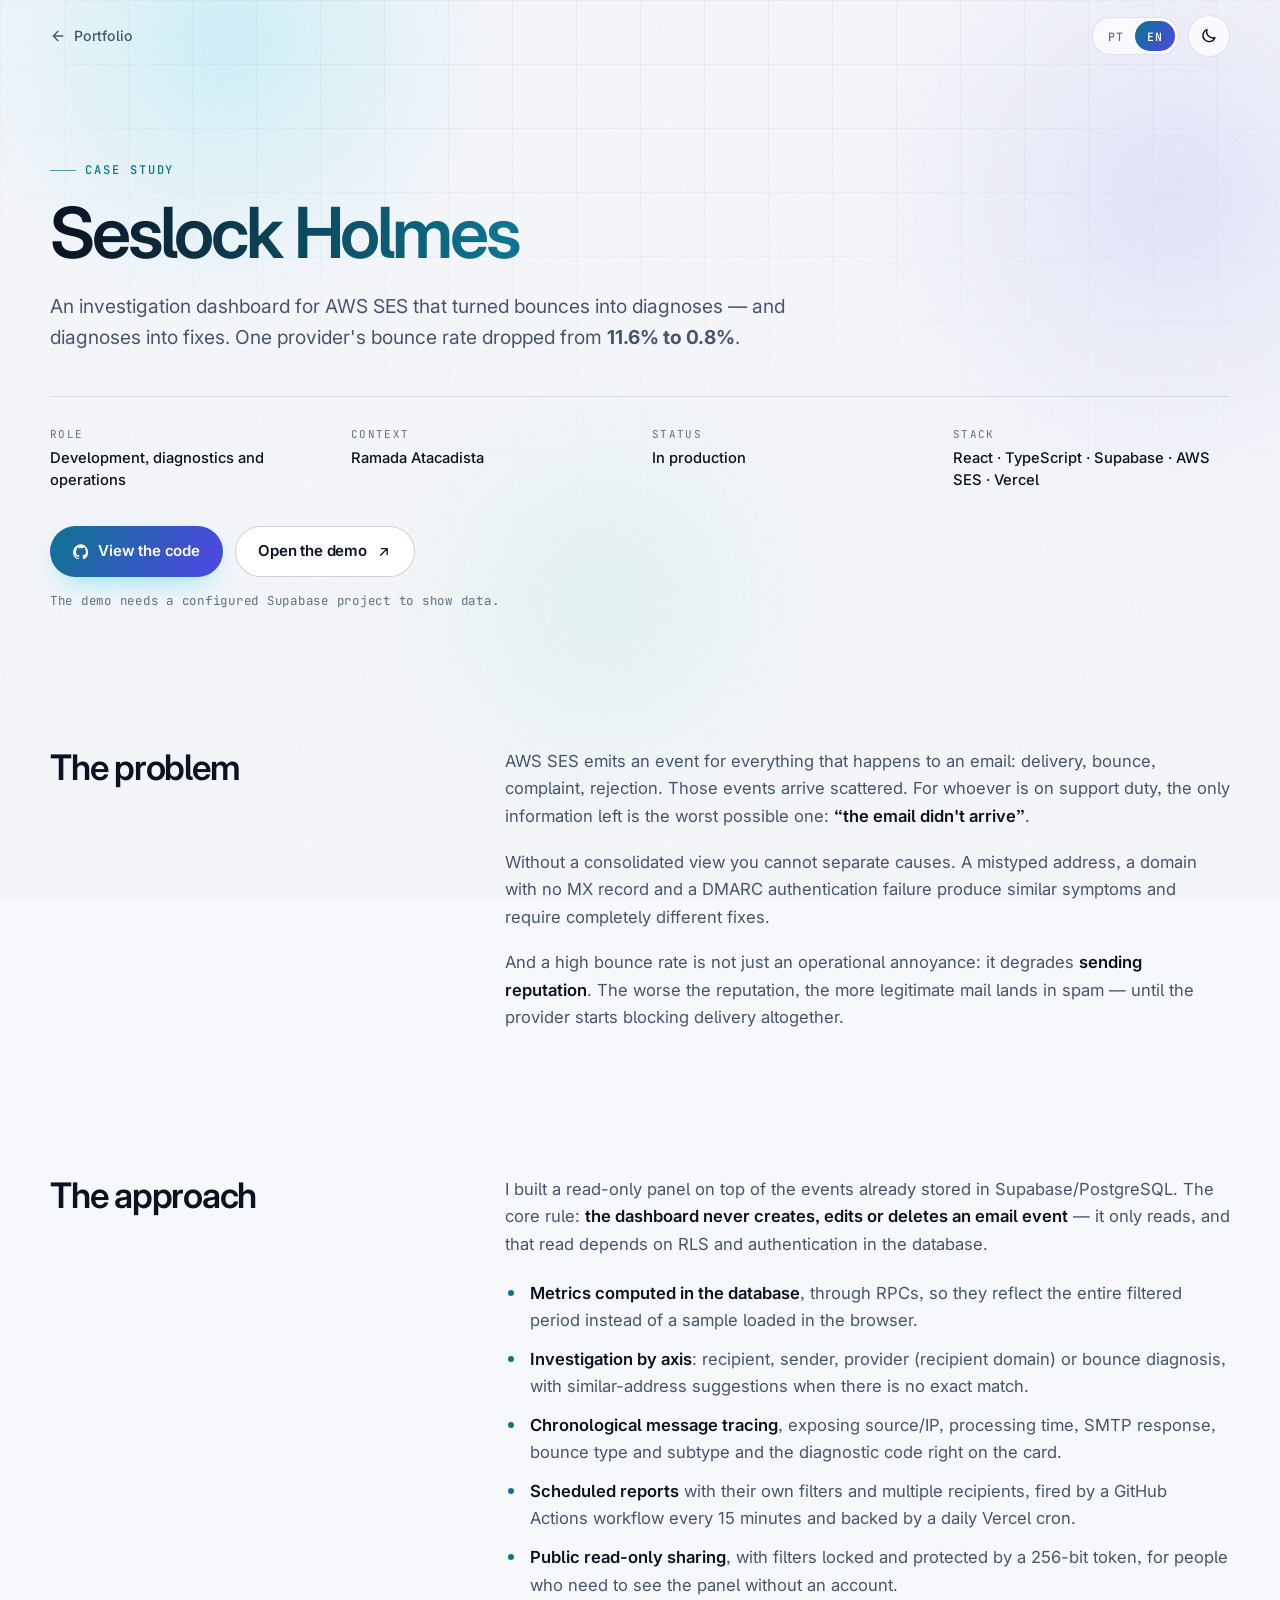
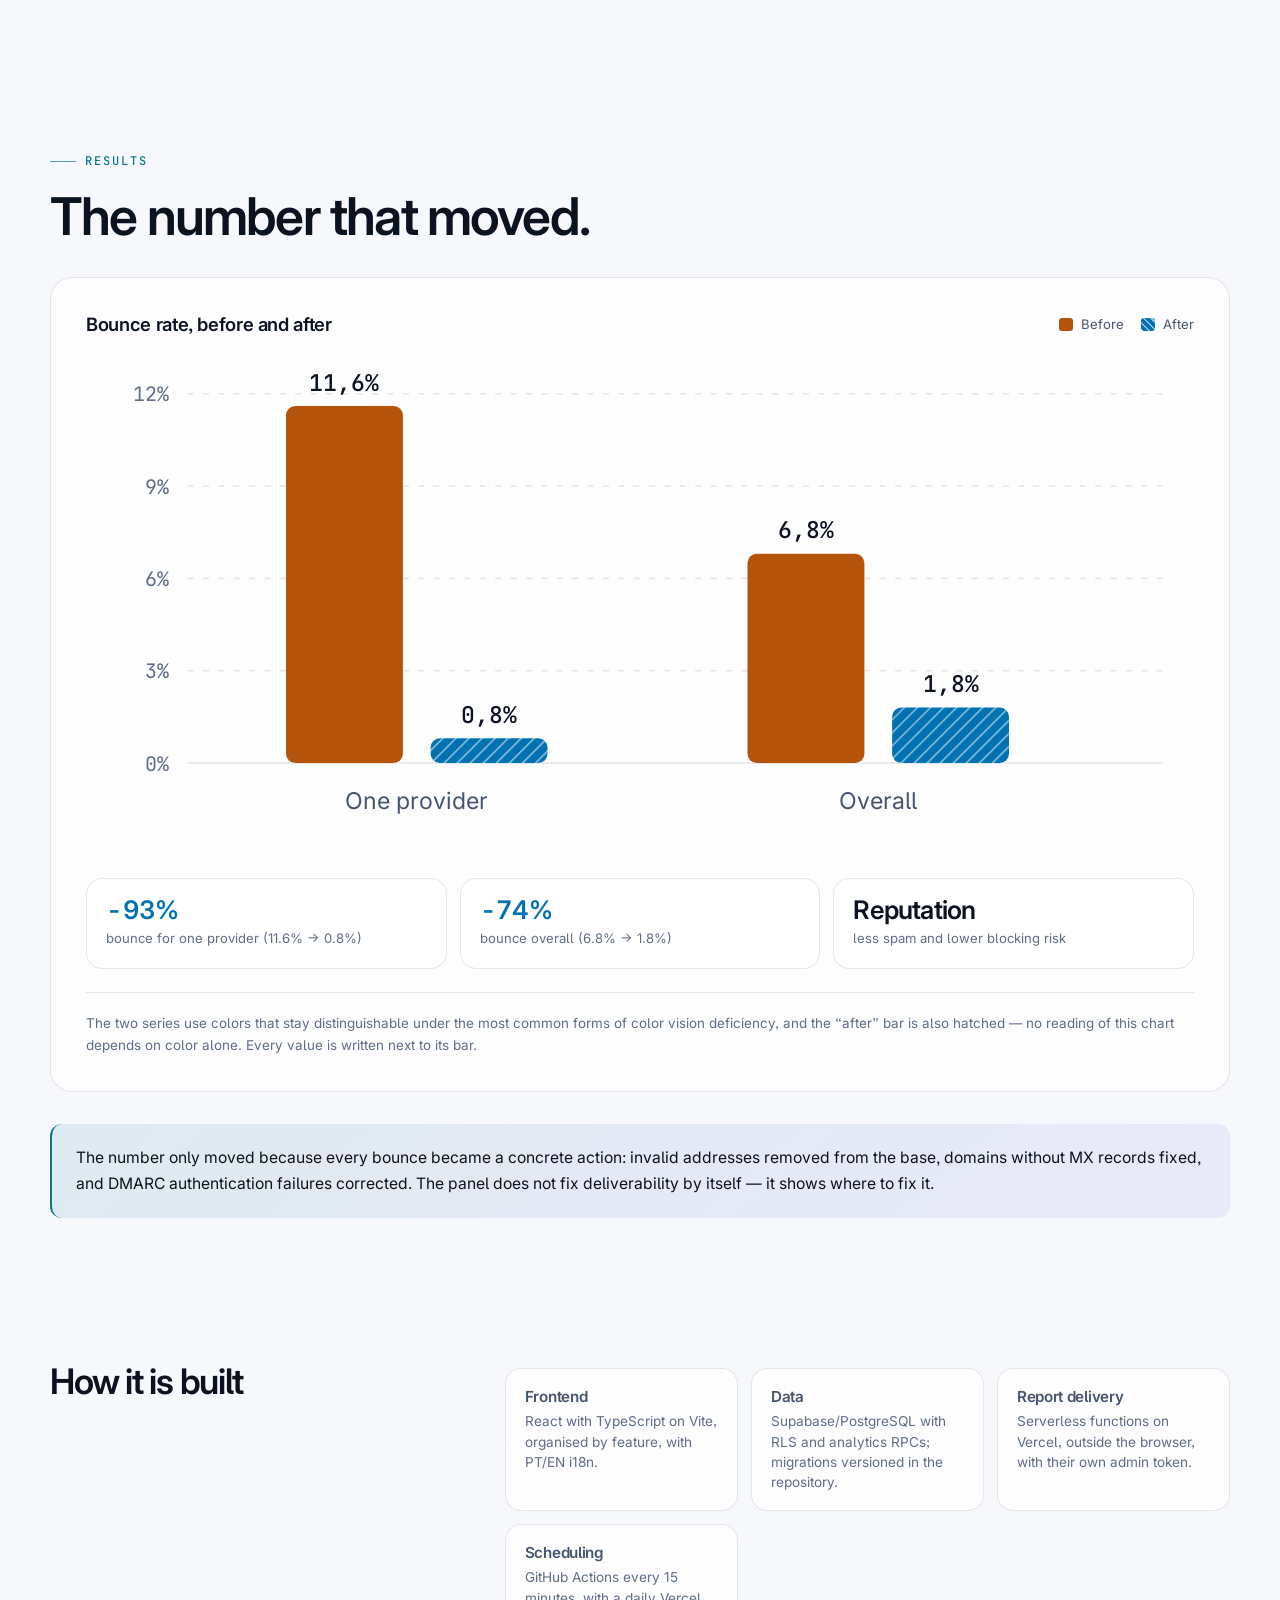
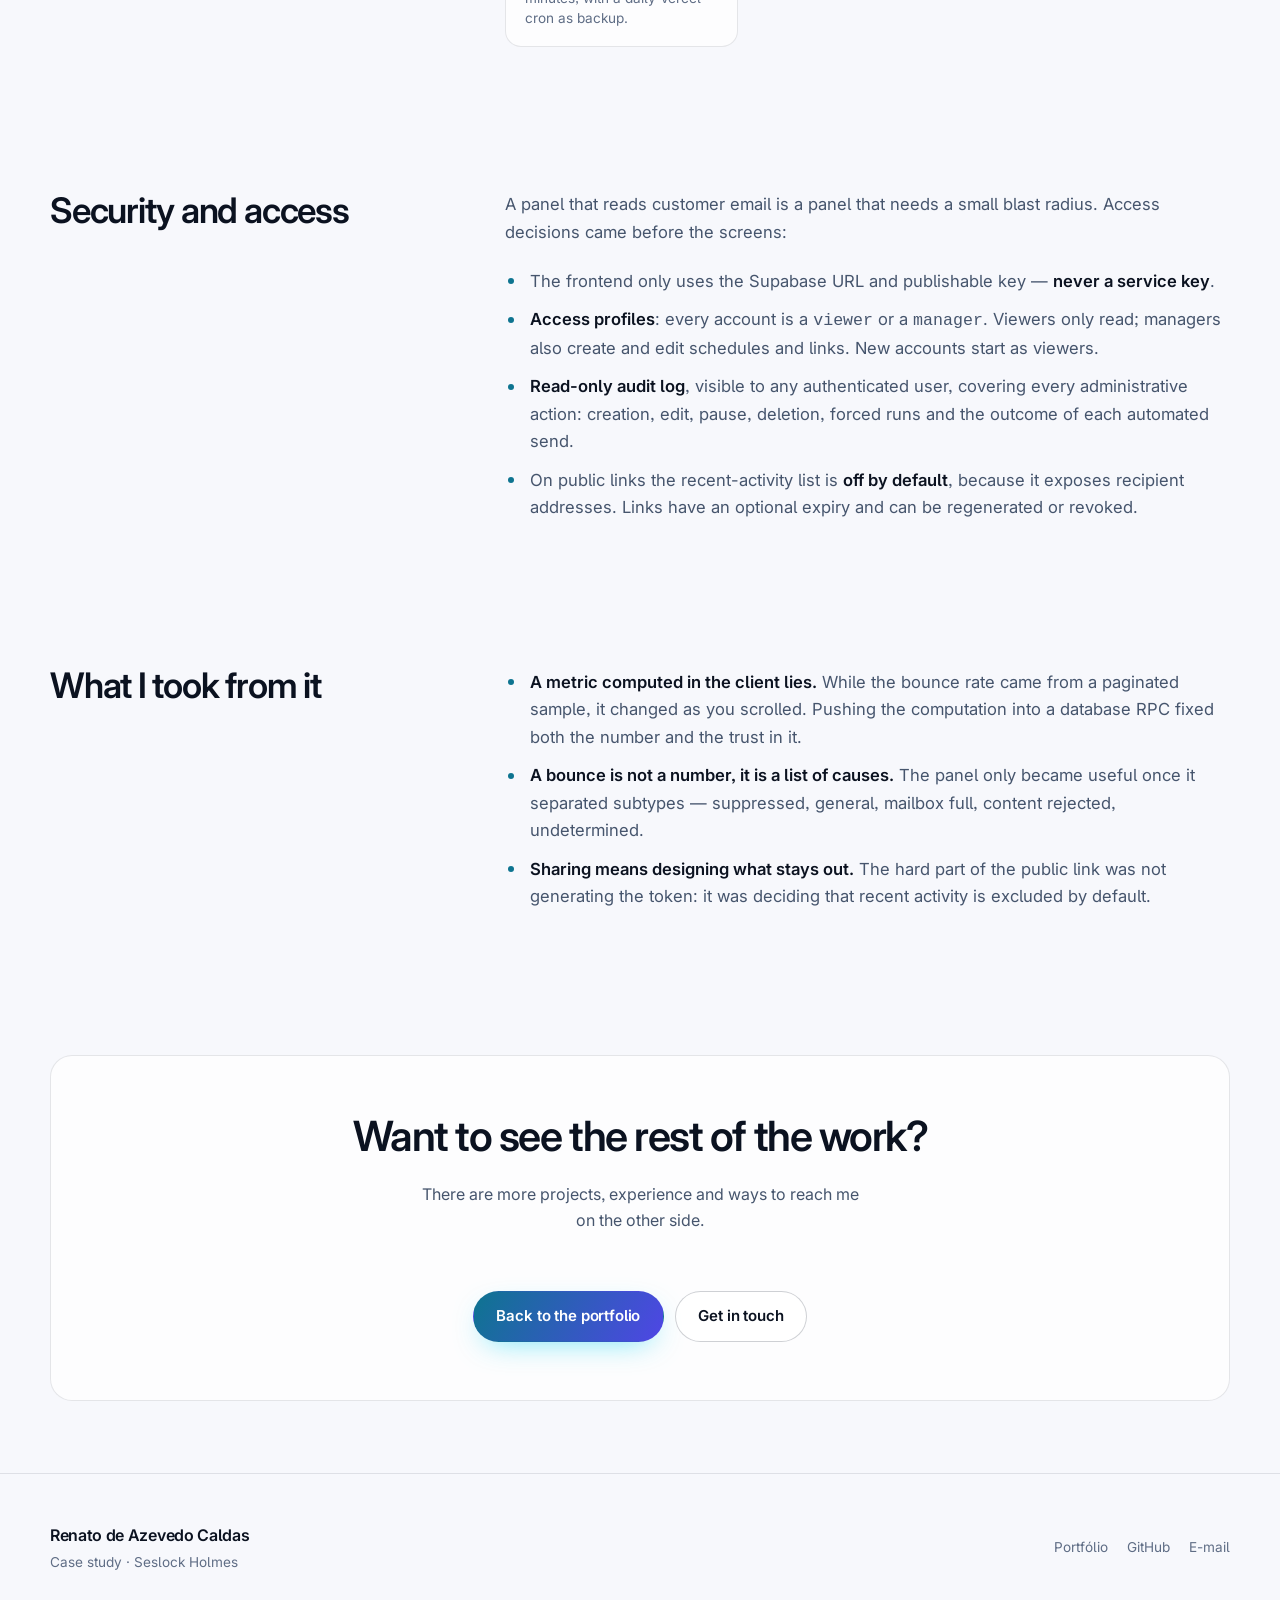
==== seslock-holmes/index.html @ c4450f89 "feat(case-study): adiciona o estudo de caso do Seslock Holmes Cria /seslock-holmes/ com problema, ab" ====
<!doctype html>
<html lang="pt-BR" data-theme="dark" data-locale="pt">
  <head>
    <meta charset="utf-8" />
    <meta name="viewport" content="width=device-width, initial-scale=1, viewport-fit=cover" />
    <title>Seslock Holmes — Estudo de caso | Renato de Azevedo Caldas</title>
    <meta
      name="description"
      content="Estudo de caso do Seslock Holmes: dashboard de investigação de e-mails do AWS SES que reduziu a taxa de bounce de 11,6% para 0,8% em um provedor."
    />
    <meta name="theme-color" content="#05070d" />
    <link rel="canonical" href="https://rencaldas.github.io/seslock-holmes/" />

    <meta property="og:type" content="article" />
    <meta property="og:url" content="https://rencaldas.github.io/seslock-holmes/" />
    <meta property="og:title" content="Seslock Holmes — Estudo de caso" />
    <meta
      property="og:description"
      content="Como um dashboard de diagnóstico do AWS SES derrubou a taxa de bounce de 11,6% para 0,8%."
    />
    <meta property="og:image" content="https://rencaldas.github.io/assets/img/og-cover.png" />
    <meta name="twitter:card" content="summary_large_image" />

    <script>
      (() => {
        const root = document.documentElement;
        root.classList.add("js");
        try {
          const savedTheme = localStorage.getItem("rencaldas-theme");
          root.dataset.theme =
            savedTheme || (window.matchMedia("(prefers-color-scheme: light)").matches ? "light" : "dark");
          const savedLocale = localStorage.getItem("rencaldas-locale");
          const browserLocale = (navigator.language || "pt").toLowerCase().startsWith("pt") ? "pt" : "en";
          root.dataset.locale = savedLocale === "en" || savedLocale === "pt" ? savedLocale : browserLocale;
          root.lang = root.dataset.locale === "en" ? "en" : "pt-BR";
        } catch {
          root.dataset.theme = "dark";
          root.dataset.locale = "pt";
        }
      })();
    </script>

    <link rel="icon" href="../assets/img/favicon.ico" sizes="any" />
    <link rel="preconnect" href="https://fonts.googleapis.com" />
    <link rel="preconnect" href="https://fonts.gstatic.com" crossorigin />
    <link
      href="https://fonts.googleapis.com/css2?family=Inter:wght@400;500;600;700&family=JetBrains+Mono:wght@400;500&display=swap"
      rel="stylesheet"
    />
    <link rel="stylesheet" href="../assets/css/styles.css" />
    <link rel="stylesheet" href="../assets/css/case-study.css" />
  </head>

  <body>
    <a class="skip-link" href="#main" data-lang="pt">Ir para o conteúdo</a>
    <a class="skip-link" href="#main" data-lang="en">Skip to content</a>

    <div class="backdrop" aria-hidden="true">
      <div class="backdrop-aurora">
        <span class="blob blob-a"></span>
        <span class="blob blob-b"></span>
        <span class="blob blob-c"></span>
      </div>
      <div class="backdrop-grid"></div>
      <div class="backdrop-noise"></div>
    </div>

    <svg width="0" height="0" style="position: absolute" aria-hidden="true" focusable="false">
      <defs>
        <symbol id="i-arrow-left" viewBox="0 0 24 24" fill="none" stroke="currentColor" stroke-width="2" stroke-linecap="round" stroke-linejoin="round">
          <path d="M19 12H5M12 19l-7-7 7-7" />
        </symbol>
        <symbol id="i-arrow-ur" viewBox="0 0 24 24" fill="none" stroke="currentColor" stroke-width="2" stroke-linecap="round" stroke-linejoin="round">
          <path d="M7 17 17 7M8 7h9v9" />
        </symbol>
        <symbol id="i-github" viewBox="0 0 24 24" fill="currentColor">
          <path d="M12 .5a12 12 0 0 0-3.8 23.4c.6.1.8-.3.8-.6v-2c-3.3.7-4-1.6-4-1.6-.6-1.4-1.4-1.8-1.4-1.8-1.1-.8.1-.7.1-.7 1.2.1 1.9 1.2 1.9 1.2 1.1 1.9 2.9 1.4 3.6 1 .1-.8.4-1.4.8-1.7-2.7-.3-5.5-1.3-5.5-5.9 0-1.3.5-2.4 1.2-3.2-.1-.3-.5-1.5.1-3.2 0 0 1-.3 3.3 1.2a11.5 11.5 0 0 1 6 0C17.4 4.7 18.4 5 18.4 5c.6 1.7.2 2.9.1 3.2.8.8 1.2 1.9 1.2 3.2 0 4.6-2.8 5.6-5.5 5.9.4.4.8 1.1.8 2.2v3.3c0 .3.2.7.8.6A12 12 0 0 0 12 .5Z" />
        </symbol>
        <symbol id="i-sun" viewBox="0 0 24 24" fill="none" stroke="currentColor" stroke-width="1.9" stroke-linecap="round">
          <circle cx="12" cy="12" r="4" />
          <path d="M12 2v2m0 16v2M2 12h2m16 0h2M4.9 4.9l1.4 1.4m11.4 11.4 1.4 1.4M19.1 4.9l-1.4 1.4M6.3 17.7l-1.4 1.4" />
        </symbol>
        <symbol id="i-moon" viewBox="0 0 24 24" fill="none" stroke="currentColor" stroke-width="1.9" stroke-linecap="round" stroke-linejoin="round">
          <path d="M20.5 14.4A8.5 8.5 0 0 1 9.6 3.5a8.5 8.5 0 1 0 10.9 10.9Z" />
        </symbol>
      </defs>
    </svg>

    <header class="header is-stuck" data-header>
      <div class="header-inner">
        <a class="back-link" href="../">
          <svg aria-hidden="true"><use href="#i-arrow-left" /></svg>
          <span data-lang="pt">Portfólio</span>
          <span data-lang="en">Portfolio</span>
        </a>

        <div class="header-actions">
          <div class="lang-switch" role="group" aria-label="Idioma / Language">
            <button type="button" data-set-locale="pt" aria-pressed="true">PT</button>
            <button type="button" data-set-locale="en" aria-pressed="false">EN</button>
          </div>
          <button class="icon-btn theme-toggle" type="button" data-theme-toggle aria-label="Alternar tema">
            <svg class="icon-sun" aria-hidden="true"><use href="#i-sun" /></svg>
            <svg class="icon-moon" aria-hidden="true"><use href="#i-moon" /></svg>
          </button>
        </div>
      </div>
      <div class="scroll-progress" data-progress></div>
    </header>

    <main id="main">
      <!-- Hero -->
      <section class="case-hero">
        <div class="shell">
          <p class="eyebrow" data-reveal>
            <span data-lang="pt">Estudo de caso</span>
            <span data-lang="en">Case study</span>
          </p>

          <h1 class="case-title gradient-flow" data-reveal style="--delay: 60ms">Seslock Holmes</h1>

          <p class="case-sub" data-reveal style="--delay: 120ms">
            <span data-lang="pt">
              Um dashboard de investigação para o AWS SES que transformou bounce em diagnóstico — e diagnóstico em
              correção. A taxa de bounce de um provedor caiu de <strong>11,6% para 0,8%</strong>.
            </span>
            <span data-lang="en">
              An investigation dashboard for AWS SES that turned bounces into diagnoses — and diagnoses into fixes. One
              provider's bounce rate dropped from <strong>11.6% to 0.8%</strong>.
            </span>
          </p>

          <dl class="case-meta" data-reveal style="--delay: 180ms">
            <div>
              <dt data-lang="pt">Papel</dt>
              <dt data-lang="en">Role</dt>
              <dd data-lang="pt">Desenvolvimento, diagnóstico e operação</dd>
              <dd data-lang="en">Development, diagnostics and operations</dd>
            </div>
            <div>
              <dt data-lang="pt">Contexto</dt>
              <dt data-lang="en">Context</dt>
              <dd>Ramada Atacadista</dd>
            </div>
            <div>
              <dt data-lang="pt">Situação</dt>
              <dt data-lang="en">Status</dt>
              <dd data-lang="pt">Em produção</dd>
              <dd data-lang="en">In production</dd>
            </div>
            <div>
              <dt>Stack</dt>
              <dd>React · TypeScript · Supabase · AWS SES · Vercel</dd>
            </div>
          </dl>

          <div class="case-actions" data-reveal style="--delay: 240ms">
            <a
              class="btn btn-primary"
              href="https://github.com/rencaldas/seslock-holmes"
              target="_blank"
              rel="noreferrer"
            >
              <svg aria-hidden="true"><use href="#i-github" /></svg>
              <span data-lang="pt">Ver o código</span>
              <span data-lang="en">View the code</span>
            </a>
            <a class="btn btn-ghost" href="https://seslock-holmes.vercel.app/" target="_blank" rel="noreferrer">
              <span data-lang="pt">Abrir a demo</span>
              <span data-lang="en">Open the demo</span>
              <svg aria-hidden="true"><use href="#i-arrow-ur" /></svg>
            </a>
          </div>

          <p class="mono" data-reveal style="--delay: 300ms; margin-top: 0.9rem">
            <span data-lang="pt">A demo pede um projeto Supabase configurado para exibir dados.</span>
            <span data-lang="en">The demo needs a configured Supabase project to show data.</span>
          </p>
        </div>
      </section>

      <!-- Problema -->
      <section class="case-section">
        <div class="shell case-layout">
          <h2 data-reveal>
            <span data-lang="pt">O problema</span>
            <span data-lang="en">The problem</span>
          </h2>
          <div class="case-body" data-reveal style="--delay: 80ms">
            <div data-lang="pt">
              <p>
                O AWS SES emite um evento para cada coisa que acontece com um e-mail: entrega, bounce, reclamação,
                rejeição. Só que esses eventos chegam soltos. Para quem está no suporte, a informação que sobra é a pior
                possível: <strong>“o e-mail não chegou”</strong>.
              </p>
              <p>
                Sem uma leitura consolidada não dá para separar as causas. Endereço digitado errado, domínio sem
                registro MX e falha de autenticação DMARC produzem sintomas parecidos e exigem correções completamente
                diferentes.
              </p>
              <p>
                E bounce alto não é só incômodo operacional: ele degrada a <strong>reputação de envio</strong>. Quanto
                pior a reputação, mais mensagens legítimas caem em spam — até o provedor começar a bloquear o envio.
              </p>
            </div>
            <div data-lang="en">
              <p>
                AWS SES emits an event for everything that happens to an email: delivery, bounce, complaint, rejection.
                Those events arrive scattered. For whoever is on support duty, the only information left is the worst
                possible one: <strong>“the email didn't arrive”</strong>.
              </p>
              <p>
                Without a consolidated view you cannot separate causes. A mistyped address, a domain with no MX record
                and a DMARC authentication failure produce similar symptoms and require completely different fixes.
              </p>
              <p>
                And a high bounce rate is not just an operational annoyance: it degrades
                <strong>sending reputation</strong>. The worse the reputation, the more legitimate mail lands in spam —
                until the provider starts blocking delivery altogether.
              </p>
            </div>
          </div>
        </div>
      </section>

      <!-- Abordagem -->
      <section class="case-section">
        <div class="shell case-layout">
          <h2 data-reveal>
            <span data-lang="pt">A abordagem</span>
            <span data-lang="en">The approach</span>
          </h2>
          <div class="case-body" data-reveal style="--delay: 80ms">
            <div data-lang="pt">
              <p>
                Construí um painel somente-leitura sobre os eventos já armazenados em Supabase/PostgreSQL. A regra
                central: <strong>o dashboard nunca cria, edita ou remove evento de e-mail</strong> — ele só lê, e a
                leitura depende de RLS e autenticação no banco.
              </p>
              <ul>
                <li>
                  <strong>Indicadores calculados no banco</strong>, via RPC, para refletir o período inteiro filtrado em
                  vez de uma amostra carregada no navegador.
                </li>
                <li>
                  <strong>Investigação por eixo</strong>: destinatário, remetente, provedor (domínio do destinatário) ou
                  diagnóstico de bounce, com sugestões de e-mails semelhantes quando não há correspondência exata.
                </li>
                <li>
                  <strong>Rastreamento cronológico</strong> da mensagem, com origem/IP, tempo de processamento, resposta
                  SMTP, tipo e subtipo de bounce e diagnostic code direto no card.
                </li>
                <li>
                  <strong>Relatórios agendados</strong> com filtros próprios e múltiplos destinatários, disparados por um
                  workflow do GitHub Actions a cada 15 minutos e reforçados por um cron diário na Vercel.
                </li>
                <li>
                  <strong>Compartilhamento público somente-leitura</strong>, com os filtros travados e protegido por
                  token de 256 bits, para quem precisa ver o painel sem ter conta.
                </li>
              </ul>
            </div>
            <div data-lang="en">
              <p>
                I built a read-only panel on top of the events already stored in Supabase/PostgreSQL. The core rule:
                <strong>the dashboard never creates, edits or deletes an email event</strong> — it only reads, and that
                read depends on RLS and authentication in the database.
              </p>
              <ul>
                <li>
                  <strong>Metrics computed in the database</strong>, through RPCs, so they reflect the entire filtered
                  period instead of a sample loaded in the browser.
                </li>
                <li>
                  <strong>Investigation by axis</strong>: recipient, sender, provider (recipient domain) or bounce
                  diagnosis, with similar-address suggestions when there is no exact match.
                </li>
                <li>
                  <strong>Chronological message tracing</strong>, exposing source/IP, processing time, SMTP response,
                  bounce type and subtype and the diagnostic code right on the card.
                </li>
                <li>
                  <strong>Scheduled reports</strong> with their own filters and multiple recipients, fired by a GitHub
                  Actions workflow every 15 minutes and backed by a daily Vercel cron.
                </li>
                <li>
                  <strong>Public read-only sharing</strong>, with filters locked and protected by a 256-bit token, for
                  people who need to see the panel without an account.
                </li>
              </ul>
            </div>
          </div>
        </div>
      </section>

      <!-- Resultados -->
      <section class="case-section">
        <div class="shell">
          <div class="section-head" data-reveal style="margin-bottom: 2rem">
            <p class="eyebrow">
              <span data-lang="pt">Resultados</span>
              <span data-lang="en">Results</span>
            </p>
            <h2>
              <span data-lang="pt">O número que mudou.</span>
              <span data-lang="en">The number that moved.</span>
            </h2>
          </div>

          <div class="chart-card panel panel-lit" data-reveal>
            <div class="chart-head">
              <h3>
                <span data-lang="pt">Taxa de bounce, antes e depois</span>
                <span data-lang="en">Bounce rate, before and after</span>
              </h3>
              <div class="chart-legend">
                <span class="legend-item">
                  <span class="legend-swatch legend-before" aria-hidden="true"></span>
                  <span data-lang="pt">Antes</span>
                  <span data-lang="en">Before</span>
                </span>
                <span class="legend-item">
                  <span class="legend-swatch legend-after" aria-hidden="true"></span>
                  <span data-lang="pt">Depois</span>
                  <span data-lang="en">After</span>
                </span>
              </div>
            </div>

            <p class="sr-only" id="chart-a11y">
              <span data-lang="pt">
                Gráfico de barras da taxa de bounce antes e depois do Seslock Holmes. Em um provedor, caiu de 11,6% para
                0,8%. No cenário geral, caiu de 6,8% para 1,8%.
              </span>
              <span data-lang="en">
                Bar chart of the bounce rate before and after Seslock Holmes. For one provider it fell from 11.6% to
                0.8%. Overall it fell from 6.8% to 1.8%.
              </span>
            </p>

            <svg class="chart-svg" viewBox="0 0 720 320" role="img" aria-labelledby="chart-a11y">
              <defs>
                <pattern id="after-hatch" width="6" height="6" patternTransform="rotate(45)" patternUnits="userSpaceOnUse">
                  <rect width="6" height="6" fill="var(--c-after)" />
                  <line x1="0" y1="0" x2="0" y2="6" stroke="rgba(255,255,255,.55)" stroke-width="2" />
                </pattern>
              </defs>

              <g stroke="var(--border)" stroke-width="1">
                <line x1="66" y1="260" x2="700" y2="260" />
                <line x1="66" y1="200" x2="700" y2="200" stroke-dasharray="4 6" />
                <line x1="66" y1="140" x2="700" y2="140" stroke-dasharray="4 6" />
                <line x1="66" y1="80" x2="700" y2="80" stroke-dasharray="4 6" />
                <line x1="66" y1="20" x2="700" y2="20" stroke-dasharray="4 6" />
              </g>

              <g class="c-axis" fill="var(--text-dim)" font-family="JetBrains Mono, monospace" font-size="13" text-anchor="end">
                <text x="54" y="265">0%</text>
                <text x="54" y="205">3%</text>
                <text x="54" y="145">6%</text>
                <text x="54" y="85">9%</text>
                <text x="54" y="25">12%</text>
              </g>

              <g>
                <rect x="130" y="28" width="76" height="232" rx="6" fill="var(--c-before)" />
                <rect x="224" y="244" width="76" height="16" rx="6" fill="url(#after-hatch)" />
                <rect x="430" y="124" width="76" height="136" rx="6" fill="var(--c-before)" />
                <rect x="524" y="224" width="76" height="36" rx="6" fill="url(#after-hatch)" />
              </g>

              <g class="c-value" fill="var(--text)" font-family="JetBrains Mono, monospace" font-size="15" font-weight="500" text-anchor="middle">
                <text x="168" y="18">11,6%</text>
                <text x="262" y="234">0,8%</text>
                <text x="468" y="114">6,8%</text>
                <text x="562" y="214">1,8%</text>
              </g>

              <g class="c-cat" fill="var(--text-soft)" font-family="Inter, sans-serif" font-size="15" text-anchor="middle">
                <text x="215" y="290" data-lang="pt">Um provedor</text>
                <text x="215" y="290" data-lang="en">One provider</text>
                <text x="515" y="290" data-lang="pt">Cenário geral</text>
                <text x="515" y="290" data-lang="en">Overall</text>
              </g>
            </svg>

            <div class="delta-row">
              <div class="delta">
                <b style="color: var(--c-after)">-93%</b>
                <span data-lang="pt">bounce em um provedor (11,6% → 0,8%)</span>
                <span data-lang="en">bounce for one provider (11.6% → 0.8%)</span>
              </div>
              <div class="delta">
                <b style="color: var(--c-after)">-74%</b>
                <span data-lang="pt">bounce no cenário geral (6,8% → 1,8%)</span>
                <span data-lang="en">bounce overall (6.8% → 1.8%)</span>
              </div>
              <div class="delta">
                <b data-lang="pt">Reputação</b>
                <b data-lang="en">Reputation</b>
                <span data-lang="pt">menos spam e menor risco de bloqueio</span>
                <span data-lang="en">less spam and lower blocking risk</span>
              </div>
            </div>

            <p class="chart-note">
              <span data-lang="pt">
                As duas séries usam cores distinguíveis nas formas mais comuns de daltonismo, e a barra “depois” também
                é hachurada — nenhuma leitura do gráfico depende só de cor. Todos os valores estão escritos ao lado das
                barras.
              </span>
              <span data-lang="en">
                The two series use colors that stay distinguishable under the most common forms of color vision
                deficiency, and the “after” bar is also hatched — no reading of this chart depends on color alone. Every
                value is written next to its bar.
              </span>
            </p>
          </div>

          <div class="case-body" style="margin-top: 2rem" data-reveal>
            <div class="callout" data-lang="pt">
              O número só se moveu porque cada bounce virou uma ação concreta: endereços inválidos removidos da base,
              domínios sem registro MX corrigidos e falhas de autenticação DMARC ajustadas. O painel não conserta
              entregabilidade sozinho — ele mostra onde consertar.
            </div>
            <div class="callout" data-lang="en">
              The number only moved because every bounce became a concrete action: invalid addresses removed from the
              base, domains without MX records fixed, and DMARC authentication failures corrected. The panel does not
              fix deliverability by itself — it shows where to fix it.
            </div>
          </div>
        </div>
      </section>

      <!-- Arquitetura -->
      <section class="case-section">
        <div class="shell case-layout">
          <h2 data-reveal>
            <span data-lang="pt">Como está construído</span>
            <span data-lang="en">How it is built</span>
          </h2>
          <div class="case-body" data-reveal style="--delay: 80ms">
            <div class="spec-grid">
              <article class="spec panel panel-lit">
                <h3>Frontend</h3>
                <p data-lang="pt">React com TypeScript sobre Vite, organizado por feature e com i18n PT/EN.</p>
                <p data-lang="en">React with TypeScript on Vite, organised by feature, with PT/EN i18n.</p>
              </article>
              <article class="spec panel panel-lit">
                <h3 data-lang="pt">Dados</h3>
                <h3 data-lang="en">Data</h3>
                <p data-lang="pt">
                  Supabase/PostgreSQL com RLS e RPCs de analytics; migrations versionadas no repositório.
                </p>
                <p data-lang="en">
                  Supabase/PostgreSQL with RLS and analytics RPCs; migrations versioned in the repository.
                </p>
              </article>
              <article class="spec panel panel-lit">
                <h3 data-lang="pt">Envio de relatórios</h3>
                <h3 data-lang="en">Report delivery</h3>
                <p data-lang="pt">
                  Funções serverless na Vercel, fora do navegador, com token de administração próprio.
                </p>
                <p data-lang="en">Serverless functions on Vercel, outside the browser, with their own admin token.</p>
              </article>
              <article class="spec panel panel-lit">
                <h3 data-lang="pt">Agendamento</h3>
                <h3 data-lang="en">Scheduling</h3>
                <p data-lang="pt">GitHub Actions a cada 15 minutos, com cron diário da Vercel como reforço.</p>
                <p data-lang="en">GitHub Actions every 15 minutes, with a daily Vercel cron as backup.</p>
              </article>
            </div>
          </div>
        </div>
      </section>

      <!-- Segurança -->
      <section class="case-section">
        <div class="shell case-layout">
          <h2 data-reveal>
            <span data-lang="pt">Segurança e acesso</span>
            <span data-lang="en">Security and access</span>
          </h2>
          <div class="case-body" data-reveal style="--delay: 80ms">
            <div data-lang="pt">
              <p>
                Um painel que lê e-mail de cliente é um painel que precisa errar pouco. As decisões de acesso vieram
                antes das telas:
              </p>
              <ul>
                <li>
                  O frontend usa apenas a URL e a chave pública do Supabase — <strong>nunca uma service key</strong>.
                </li>
                <li>
                  <strong>Perfis de acesso</strong>: toda conta é <code>viewer</code> ou <code>manager</code>. Viewers
                  só visualizam; managers também criam e editam agendamentos e links. Conta nova começa como viewer.
                </li>
                <li>
                  <strong>Log de auditoria</strong> somente-leitura, visível a qualquer usuário autenticado, com toda
                  ação administrativa: criação, edição, pausa, exclusão, disparo forçado e resultado dos envios.
                </li>
                <li>
                  Nos links públicos, a lista de atividade recente vem <strong>desligada por padrão</strong>, porque ela
                  expõe e-mail de destinatário. O link tem validade opcional e pode ser regenerado ou revogado.
                </li>
              </ul>
            </div>
            <div data-lang="en">
              <p>
                A panel that reads customer email is a panel that needs a small blast radius. Access decisions came
                before the screens:
              </p>
              <ul>
                <li>
                  The frontend only uses the Supabase URL and publishable key — <strong>never a service key</strong>.
                </li>
                <li>
                  <strong>Access profiles</strong>: every account is a <code>viewer</code> or a <code>manager</code>.
                  Viewers only read; managers also create and edit schedules and links. New accounts start as viewers.
                </li>
                <li>
                  <strong>Read-only audit log</strong>, visible to any authenticated user, covering every administrative
                  action: creation, edit, pause, deletion, forced runs and the outcome of each automated send.
                </li>
                <li>
                  On public links the recent-activity list is <strong>off by default</strong>, because it exposes
                  recipient addresses. Links have an optional expiry and can be regenerated or revoked.
                </li>
              </ul>
            </div>
          </div>
        </div>
      </section>

      <!-- Aprendizados -->
      <section class="case-section">
        <div class="shell case-layout">
          <h2 data-reveal>
            <span data-lang="pt">O que eu levo disso</span>
            <span data-lang="en">What I took from it</span>
          </h2>
          <div class="case-body" data-reveal style="--delay: 80ms">
            <div data-lang="pt">
              <ul>
                <li>
                  <strong>Indicador calculado no cliente mente.</strong> Enquanto a taxa de bounce saía de uma amostra
                  paginada, ela mudava conforme a rolagem. Empurrar o cálculo para RPC no banco resolveu o número e a
                  confiança nele.
                </li>
                <li>
                  <strong>Bounce não é um número, é uma lista de causas.</strong> O painel só ficou útil quando passou a
                  separar subtipo — suppressed, general, mailbox full, content rejected, undetermined.
                </li>
                <li>
                  <strong>Compartilhar exige desenhar o que não vai junto.</strong> A parte difícil do link público não
                  foi gerar o token: foi decidir que a atividade recente fica fora por padrão.
                </li>
              </ul>
            </div>
            <div data-lang="en">
              <ul>
                <li>
                  <strong>A metric computed in the client lies.</strong> While the bounce rate came from a paginated
                  sample, it changed as you scrolled. Pushing the computation into a database RPC fixed both the number
                  and the trust in it.
                </li>
                <li>
                  <strong>A bounce is not a number, it is a list of causes.</strong> The panel only became useful once
                  it separated subtypes — suppressed, general, mailbox full, content rejected, undetermined.
                </li>
                <li>
                  <strong>Sharing means designing what stays out.</strong> The hard part of the public link was not
                  generating the token: it was deciding that recent activity is excluded by default.
                </li>
              </ul>
            </div>
          </div>
        </div>
      </section>

      <!-- CTA -->
      <section class="case-section">
        <div class="shell">
          <div class="case-cta panel panel-lit" data-reveal>
            <h2>
              <span data-lang="pt">Quer ver o resto do trabalho?</span>
              <span data-lang="en">Want to see the rest of the work?</span>
            </h2>
            <p>
              <span data-lang="pt">
                Tem mais projeto, experiência e formas de falar comigo do outro lado deste link.
              </span>
              <span data-lang="en">There are more projects, experience and ways to reach me on the other side.</span>
            </p>
            <div class="case-actions" style="justify-content: center">
              <a class="btn btn-primary" href="../">
                <span data-lang="pt">Voltar ao portfólio</span>
                <span data-lang="en">Back to the portfolio</span>
              </a>
              <a class="btn btn-ghost" href="../#contato">
                <span data-lang="pt">Falar comigo</span>
                <span data-lang="en">Get in touch</span>
              </a>
            </div>
          </div>
        </div>
      </section>
    </main>

    <footer class="footer">
      <div class="shell footer-inner">
        <div class="footer-brand">
          <strong>Renato de Azevedo Caldas</strong>
          <span data-lang="pt">Estudo de caso · Seslock Holmes</span>
          <span data-lang="en">Case study · Seslock Holmes</span>
        </div>
        <nav class="footer-links" aria-label="Links">
          <a href="../">Portfólio</a>
          <a href="https://github.com/rencaldas/seslock-holmes" target="_blank" rel="noreferrer">GitHub</a>
          <a href="mailto:renato.deacaldas@gmail.com">E-mail</a>
        </nav>
      </div>
    </footer>

    <script>
      document.querySelectorAll("[data-set-locale]").forEach((button) => {
        button.addEventListener("click", () => {
          const locale = button.dataset.setLocale;
          document.documentElement.dataset.locale = locale;
          document.documentElement.lang = locale === "en" ? "en" : "pt-BR";
          document.querySelectorAll("[data-set-locale]").forEach((other) => {
            other.setAttribute("aria-pressed", String(other.dataset.setLocale === locale));
          });
          try {
            localStorage.setItem("rencaldas-locale", locale);
          } catch {
            /* idioma apenas nesta sessão */
          }
        });
      });

      const current = document.documentElement.dataset.locale;
      document.querySelectorAll("[data-set-locale]").forEach((button) => {
        button.setAttribute("aria-pressed", String(button.dataset.setLocale === current));
      });
    </script>
    <script src="../assets/js/script.js" defer></script>
  </body>
</html>
---- assets/css/styles.css ----
/* ==========================================================================
   Tokens
   ========================================================================== */

:root {
  color-scheme: dark;

  --bg: #05070d;
  --bg-deep: #03050a;
  --bg-elev: #0a0f1a;
  --surface: rgba(255, 255, 255, 0.032);
  --surface-2: rgba(255, 255, 255, 0.055);
  --surface-solid: #0c1220;
  --border: rgba(255, 255, 255, 0.08);
  --border-strong: rgba(255, 255, 255, 0.16);

  --text: #e8eef8;
  --text-soft: #a8b6cc;
  --text-dim: #6c7c93;

  --accent: #22d3ee;
  --accent-2: #818cf8;
  --accent-3: #34d399;
  --accent-warm: #fbbf24;
  --accent-ink: #04121a;

  --grad: linear-gradient(120deg, var(--accent), var(--accent-2));
  --grad-soft: linear-gradient(140deg, rgba(34, 211, 238, 0.16), rgba(129, 140, 248, 0.1));

  --flow-1: #f2f6fd;
  --flow-2: #22d3ee;
  --flow-3: #818cf8;
  --underline: #7dd3fc;

  --ring: rgba(34, 211, 238, 0.45);
  --glow: 0 0 0 1px rgba(34, 211, 238, 0.18), 0 18px 50px -18px rgba(34, 211, 238, 0.35);
  --shadow-sm: 0 2px 8px rgba(0, 0, 0, 0.32);
  --shadow: 0 24px 60px -28px rgba(0, 0, 0, 0.8);
  --shadow-lg: 0 40px 100px -40px rgba(0, 0, 0, 0.9);

  --grid-line: rgba(255, 255, 255, 0.035);
  --header-bg: rgba(5, 7, 13, 0.72);

  --r-xs: 8px;
  --r-sm: 12px;
  --r-md: 16px;
  --r-lg: 22px;
  --r-xl: 30px;

  --font-sans: "Inter", system-ui, -apple-system, "Segoe UI", sans-serif;
  --font-mono: "JetBrains Mono", ui-monospace, SFMono-Regular, Menlo, monospace;

  --shell: min(1180px, calc(100% - 2.5rem));
  --ease: cubic-bezier(0.22, 1, 0.36, 1);
}

:root[data-theme="light"] {
  color-scheme: light;

  --bg: #f7f8fc;
  --bg-deep: #eef1f8;
  --bg-elev: #ffffff;
  --surface: rgba(255, 255, 255, 0.72);
  --surface-2: rgba(255, 255, 255, 0.92);
  --surface-solid: #ffffff;
  --border: rgba(12, 20, 40, 0.1);
  --border-strong: rgba(12, 20, 40, 0.2);

  --text: #0b1220;
  --text-soft: #46556d;
  --text-dim: #5f6d85;

  --accent: #0e7490;
  --accent-2: #4f46e5;
  --accent-3: #047857;
  --accent-warm: #b45309;
  --accent-ink: #ffffff;

  --grad-soft: linear-gradient(140deg, rgba(14, 116, 144, 0.1), rgba(79, 70, 229, 0.08));

  --flow-1: #0b1220;
  --flow-2: #0e7490;
  --flow-3: #4f46e5;
  --underline: #0284c7;
  --ring: rgba(14, 116, 144, 0.4);
  --glow: 0 0 0 1px rgba(14, 116, 144, 0.16), 0 18px 46px -20px rgba(14, 116, 144, 0.3);
  --shadow-sm: 0 2px 8px rgba(12, 20, 40, 0.06);
  --shadow: 0 24px 50px -30px rgba(12, 20, 40, 0.35);
  --shadow-lg: 0 40px 90px -45px rgba(12, 20, 40, 0.45);

  --grid-line: rgba(12, 20, 40, 0.045);
  --header-bg: rgba(247, 248, 252, 0.78);
}

/* ==========================================================================
   Base
   ========================================================================== */

*,
*::before,
*::after {
  box-sizing: border-box;
}

/* Any class that sets `display` outranks the UA rule for [hidden], so the
   attribute needs to win explicitly. */
[hidden] {
  display: none !important;
}

html {
  scroll-behavior: smooth;
  scroll-padding-top: 6rem;
  -webkit-text-size-adjust: 100%;
}

body {
  margin: 0;
  background: var(--bg);
  color: var(--text);
  font-family: var(--font-sans);
  font-size: 1rem;
  line-height: 1.65;
  font-feature-settings: "cv05" 1, "ss03" 1;
  -webkit-font-smoothing: antialiased;
  overflow-x: hidden;
  transition: background-color 500ms var(--ease), color 500ms var(--ease);
}

body.is-locked {
  overflow: hidden;
}

/* height:auto is required — without it the HTML height attribute counts as a
   definite height and any aspect-ratio below is ignored. */
img {
  display: block;
  max-width: 100%;
  height: auto;
}

svg {
  display: block;
  max-width: 100%;
}

a {
  color: inherit;
  text-decoration: none;
}

h1,
h2,
h3,
h4,
p,
figure,
dl,
dd {
  margin: 0;
}

button,
input,
textarea {
  font: inherit;
  color: inherit;
}

::selection {
  background: var(--accent);
  color: var(--accent-ink);
}

:focus-visible {
  outline: 2px solid var(--accent);
  outline-offset: 3px;
  border-radius: 4px;
}

.skip-link {
  position: fixed;
  top: 1rem;
  left: 1rem;
  z-index: 200;
  padding: 0.7rem 1.1rem;
  border-radius: var(--r-sm);
  background: var(--accent);
  color: var(--accent-ink);
  font-weight: 600;
  transform: translateY(-160%);
  transition: transform 220ms var(--ease);
}

.skip-link:focus-visible {
  transform: translateY(0);
}

.sr-only {
  position: absolute;
  width: 1px;
  height: 1px;
  margin: -1px;
  padding: 0;
  overflow: hidden;
  clip-path: inset(50%);
  white-space: nowrap;
  border: 0;
}

/* ==========================================================================
   Background layers
   ========================================================================== */

.backdrop {
  position: fixed;
  inset: 0;
  z-index: -1;
  pointer-events: none;
  overflow: hidden;
}

.backdrop-grid {
  position: absolute;
  inset: 0;
  background-image: linear-gradient(var(--grid-line) 1px, transparent 1px),
    linear-gradient(90deg, var(--grid-line) 1px, transparent 1px);
  background-size: 64px 64px;
  mask-image: radial-gradient(ellipse 120% 80% at 50% 0%, #000 20%, transparent 78%);
}

/* Radial gradients are already soft, so the glow needs no blur filter and no
   animation — both forced a full-viewport re-raster on every frame. */
.backdrop-aurora {
  position: absolute;
  inset: -20% -10% auto;
  height: 130vh;
  opacity: 0.75;
}

.blob {
  position: absolute;
  border-radius: 50%;
}

:root[data-theme="light"] .backdrop-aurora {
  opacity: 0.55;
}

.blob-a {
  top: -14%;
  left: -2%;
  width: 60vw;
  height: 60vw;
  background: radial-gradient(
    circle closest-side,
    rgba(34, 211, 238, 0.34),
    rgba(34, 211, 238, 0.12) 46%,
    transparent 72%
  );
}

.blob-b {
  top: -4%;
  right: -12%;
  width: 66vw;
  height: 66vw;
  background: radial-gradient(
    circle closest-side,
    rgba(129, 140, 248, 0.32),
    rgba(129, 140, 248, 0.11) 46%,
    transparent 72%
  );
}

.blob-c {
  top: 38%;
  left: 26%;
  width: 52vw;
  height: 52vw;
  background: radial-gradient(
    circle closest-side,
    rgba(52, 211, 153, 0.18),
    rgba(52, 211, 153, 0.06) 45%,
    transparent 70%
  );
}

.backdrop-noise {
  position: absolute;
  inset: 0;
  opacity: 0.4;
  background-image: url("data:image/svg+xml,%3Csvg xmlns='http://www.w3.org/2000/svg' width='180' height='180'%3E%3Cfilter id='n'%3E%3CfeTurbulence type='fractalNoise' baseFrequency='0.85' numOctaves='3'/%3E%3CfeColorMatrix type='saturate' values='0'/%3E%3C/filter%3E%3Crect width='100%25' height='100%25' filter='url(%23n)' opacity='0.42'/%3E%3C/svg%3E");
}

:root[data-theme="light"] .backdrop-noise {
  opacity: 0.22;
}

/* ==========================================================================
   Layout primitives
   ========================================================================== */

.shell {
  width: var(--shell);
  margin-inline: auto;
}

.section {
  position: relative;
  padding-block: clamp(5rem, 11vw, 9rem);
}

.section-head {
  max-width: 46rem;
  margin-bottom: clamp(2.5rem, 5vw, 4rem);
}

.section-head.is-centered {
  margin-inline: auto;
  text-align: center;
}

.eyebrow {
  display: inline-flex;
  align-items: center;
  gap: 0.6rem;
  margin-bottom: 1.1rem;
  color: var(--accent);
  font-family: var(--font-mono);
  font-size: 0.75rem;
  font-weight: 500;
  letter-spacing: 0.16em;
  text-transform: uppercase;
}

.eyebrow::before {
  width: 1.6rem;
  height: 1px;
  background: currentColor;
  content: "";
  opacity: 0.7;
}

.is-centered .eyebrow::before {
  display: none;
}

h1,
h2,
h3,
h4 {
  font-weight: 600;
  letter-spacing: -0.035em;
  line-height: 1.08;
  text-wrap: balance;
}

h2 {
  font-size: clamp(2rem, 4.4vw, 3.25rem);
}

h3,
h4 {
  font-size: 1.15rem;
  letter-spacing: -0.02em;
  line-height: 1.3;
}

/* The colour wave travels right-to-left: a larger background-position-x shifts
   the 200%-wide image left, and the gradient starts and ends on the same colour
   so a full 200% shift loops seamlessly. */
.gradient-flow {
  background-image: linear-gradient(
    90deg,
    var(--flow-1) 0%,
    var(--flow-2) 25%,
    var(--flow-3) 50%,
    var(--flow-2) 75%,
    var(--flow-1) 100%
  );
  background-size: 200% 100%;
  background-position: 0% 50%;
}

@supports (background-clip: text) or (-webkit-background-clip: text) {
  .gradient-flow {
    -webkit-background-clip: text;
    background-clip: text;
    color: transparent;
    animation: flow-left 9s linear infinite;
  }
}

@keyframes flow-left {
  to {
    background-position: 200% 50%;
  }
}

.lead {
  max-width: 44rem;
  color: var(--text-soft);
  font-size: clamp(1.02rem, 1.5vw, 1.18rem);
}

.mono {
  font-family: var(--font-mono);
  font-size: 0.78rem;
  letter-spacing: 0.06em;
  color: var(--text-dim);
}

/* ==========================================================================
   Surfaces
   ========================================================================== */

/* No backdrop-filter here on purpose: this class lands on ~20 cards, and each
   blurred backdrop is re-sampled on every scroll frame. */
.panel {
  position: relative;
  border: 1px solid var(--border);
  border-radius: var(--r-lg);
  background: var(--surface);
  overflow: hidden;
}

/* Cursor-tracked spotlight; --mx/--my are written by script.js on pointer move. */
.panel-lit::before {
  position: absolute;
  inset: 0;
  content: "";
  background: radial-gradient(420px circle at var(--mx, 50%) var(--my, 0%), rgba(34, 211, 238, 0.12), transparent 62%);
  opacity: 0;
  transition: opacity 400ms var(--ease);
  pointer-events: none;
}

/* Hairline gradient border: two layers masked against each other so only the
   1px padding ring paints. */
.panel-lit::after {
  position: absolute;
  inset: 0;
  padding: 1px;
  border-radius: inherit;
  content: "";
  background: linear-gradient(140deg, rgba(34, 211, 238, 0.55), rgba(129, 140, 248, 0.28) 45%, transparent 70%);
  -webkit-mask: linear-gradient(#000 0 0) content-box, linear-gradient(#000 0 0);
  -webkit-mask-composite: xor;
  mask: linear-gradient(#000 0 0) content-box, linear-gradient(#000 0 0);
  mask-composite: exclude;
  opacity: 0;
  transition: opacity 400ms var(--ease);
  pointer-events: none;
}

.panel-lit:hover::before,
.panel-lit:hover::after,
.panel-lit:focus-within::before,
.panel-lit:focus-within::after {
  opacity: 1;
}

/* ==========================================================================
   Buttons
   ========================================================================== */

.btn {
  position: relative;
  display: inline-flex;
  align-items: center;
  justify-content: center;
  gap: 0.55rem;
  min-height: 3rem;
  padding: 0.75rem 1.4rem;
  border: 1px solid transparent;
  border-radius: 999px;
  font-size: 0.94rem;
  font-weight: 600;
  letter-spacing: -0.01em;
  cursor: pointer;
  white-space: nowrap;
  transition: transform 260ms var(--ease), box-shadow 260ms var(--ease), background-color 260ms var(--ease),
    border-color 260ms var(--ease), color 260ms var(--ease);
}

.btn svg {
  width: 1.05em;
  height: 1.05em;
  flex: none;
}

.btn:hover {
  transform: translateY(-2px);
}

.btn:active {
  transform: translateY(0);
}

.btn-primary {
  background: var(--grad);
  color: var(--accent-ink);
  box-shadow: 0 10px 30px -12px rgba(34, 211, 238, 0.7);
}

.btn-primary:hover {
  box-shadow: 0 18px 42px -14px rgba(34, 211, 238, 0.85);
}

.btn-ghost {
  border-color: var(--border-strong);
  background: var(--surface-2);
  color: var(--text);
}

.btn-ghost:hover {
  border-color: var(--accent);
  color: var(--accent);
}

.btn-sm {
  min-height: 2.5rem;
  padding: 0.45rem 1.05rem;
  font-size: 0.87rem;
}

.link-arrow {
  display: inline-flex;
  align-items: center;
  gap: 0.45rem;
  width: fit-content;
  color: var(--accent);
  font-size: 0.92rem;
  font-weight: 600;
  transition: gap 260ms var(--ease), color 260ms var(--ease);
}

.link-arrow svg {
  width: 0.95em;
  height: 0.95em;
  transition: transform 260ms var(--ease);
}

.link-arrow:hover {
  gap: 0.7rem;
}

.link-arrow:hover svg {
  transform: translate(2px, -2px);
}

/* ==========================================================================
   Header
   ========================================================================== */

.header {
  position: fixed;
  inset: 0 0 auto;
  z-index: 100;
  transition: background-color 300ms var(--ease), border-color 300ms var(--ease), backdrop-filter 300ms var(--ease);
  border-bottom: 1px solid transparent;
}

.header.is-stuck {
  background: var(--header-bg);
  border-bottom-color: var(--border);
  backdrop-filter: blur(20px) saturate(140%);
  -webkit-backdrop-filter: blur(20px) saturate(140%);
}

.header-inner {
  display: flex;
  align-items: center;
  justify-content: space-between;
  gap: 1.25rem;
  width: var(--shell);
  min-height: 4.5rem;
  margin-inline: auto;
}

.scroll-progress {
  position: absolute;
  inset: auto 0 -1px 0;
  height: 2px;
  background: var(--grad);
  transform: scaleX(var(--progress, 0));
  transform-origin: 0 50%;
  opacity: 0;
  transition: opacity 300ms var(--ease);
}

.header.is-stuck .scroll-progress {
  opacity: 1;
}

.brand {
  display: flex;
  align-items: center;
  gap: 0.7rem;
  font-weight: 600;
  letter-spacing: -0.02em;
}

.brand-mark {
  position: relative;
  display: grid;
  place-items: center;
  width: 2.4rem;
  height: 2.4rem;
  flex: none;
  border-radius: 50%;
  background: var(--grad);
  padding: 1.5px;
}

.brand-mark img {
  width: 100%;
  height: 100%;
  border-radius: 50%;
  object-fit: cover;
  background: var(--bg);
}

.brand-text {
  line-height: 1.2;
}

.nav {
  display: flex;
  align-items: center;
  gap: 1.5rem;
  margin-inline: auto;
}

.nav-link {
  position: relative;
  padding: 0.5rem 0.15rem;
  color: var(--text-soft);
  font-size: 0.9rem;
  font-weight: 500;
  transition: color 240ms var(--ease);
}

.nav-link::after {
  position: absolute;
  inset: auto 0 0.1rem;
  height: 2px;
  border-radius: 2px;
  background: var(--underline);
  content: "";
  transform: scaleX(0);
  transform-origin: 0 50%;
  transition: transform 260ms var(--ease);
}

.nav-link:hover,
.nav-link.is-active {
  color: var(--text);
}

.nav-link:hover::after,
.nav-link.is-active::after {
  transform: scaleX(1);
}

.header-actions {
  display: flex;
  align-items: center;
  gap: 0.6rem;
}

.icon-btn {
  display: grid;
  place-items: center;
  width: 2.6rem;
  height: 2.6rem;
  border: 1px solid var(--border);
  border-radius: 50%;
  background: var(--surface);
  cursor: pointer;
  transition: border-color 240ms var(--ease), background-color 240ms var(--ease), color 240ms var(--ease);
}

.icon-btn:hover {
  background: var(--surface-2);
  color: var(--accent);
}

.theme-toggle {
  position: relative;
  overflow: hidden;
}

.theme-toggle svg {
  position: absolute;
  width: 1.1rem;
  height: 1.1rem;
  transition: transform 520ms var(--ease), opacity 320ms var(--ease);
}

.theme-toggle .icon-sun {
  transform: translateY(0) rotate(0deg);
  opacity: 1;
}

.theme-toggle .icon-moon {
  transform: translateY(130%) rotate(-60deg);
  opacity: 0;
}

:root[data-theme="light"] .theme-toggle .icon-sun {
  transform: translateY(-130%) rotate(60deg);
  opacity: 0;
}

:root[data-theme="light"] .theme-toggle .icon-moon {
  transform: translateY(0) rotate(0deg);
  opacity: 1;
}

.nav-toggle {
  display: none;
  place-items: center;
  width: 2.6rem;
  height: 2.6rem;
  border: 1px solid var(--border);
  border-radius: 50%;
  background: var(--surface);
  cursor: pointer;
}

.nav-toggle span {
  display: block;
  width: 16px;
  height: 1.5px;
  border-radius: 2px;
  background: currentColor;
  transition: transform 300ms var(--ease), opacity 200ms var(--ease);
}

.nav-toggle span + span {
  margin-top: 4px;
}

.nav-toggle[aria-expanded="true"] span:nth-child(1) {
  transform: translateY(5.5px) rotate(45deg);
}

.nav-toggle[aria-expanded="true"] span:nth-child(2) {
  opacity: 0;
}

.nav-toggle[aria-expanded="true"] span:nth-child(3) {
  transform: translateY(-5.5px) rotate(-45deg);
}

/* ==========================================================================
   Hero
   ========================================================================== */

.hero {
  position: relative;
  padding-top: clamp(8rem, 16vw, 11rem);
  padding-bottom: clamp(4rem, 9vw, 7rem);
}

.hero-inner {
  display: grid;
  grid-template-columns: minmax(0, 1.15fr) minmax(0, 0.85fr);
  gap: clamp(2.5rem, 5vw, 4.5rem);
  align-items: center;
}

.status-pill {
  display: inline-flex;
  align-items: center;
  gap: 0.6rem;
  margin-bottom: 1.6rem;
  padding: 0.4rem 0.9rem 0.4rem 0.7rem;
  border: 1px solid var(--border);
  border-radius: 999px;
  background: var(--surface-2);
  font-family: var(--font-mono);
  font-size: 0.74rem;
  letter-spacing: 0.04em;
  color: var(--text-soft);
}

.status-dot {
  position: relative;
  width: 7px;
  height: 7px;
  flex: none;
  border-radius: 50%;
  background: var(--accent-3);
}

.status-dot::after {
  position: absolute;
  inset: 0;
  border-radius: 50%;
  background: inherit;
  content: "";
  animation: ping 2.4s var(--ease) infinite;
}

@keyframes ping {
  0% {
    transform: scale(1);
    opacity: 0.7;
  }
  70%,
  100% {
    transform: scale(3);
    opacity: 0;
  }
}

/* Sized so "Azevedo Caldas" stays on one line at every width. */
.hero-title {
  font-size: clamp(2.35rem, 5.4vw, 4.8rem);
  letter-spacing: -0.045em;
  line-height: 1;
}

.hero-title span {
  display: block;
}

.hero-role {
  display: flex;
  flex-wrap: wrap;
  align-items: center;
  gap: 0.45rem 0.9rem;
  margin-top: 1.4rem;
  color: var(--text);
  font-size: clamp(1rem, 1.6vw, 1.14rem);
  font-weight: 500;
}

.hero-role .dot {
  width: 4px;
  height: 4px;
  border-radius: 50%;
  background: var(--accent);
}

.hero-lead {
  margin-top: 1.1rem;
  max-width: 34rem;
  color: var(--text-soft);
  font-size: clamp(1rem, 1.5vw, 1.1rem);
}

.hero-actions {
  display: flex;
  flex-wrap: wrap;
  gap: 0.75rem;
  margin-top: 2.2rem;
}

.hero-meta {
  display: flex;
  flex-wrap: wrap;
  gap: 1.6rem;
  margin-top: 2.6rem;
  padding-top: 1.6rem;
  border-top: 1px solid var(--border);
}

.hero-meta div {
  display: grid;
  gap: 0.15rem;
}

.hero-meta dt {
  color: var(--text-dim);
  font-family: var(--font-mono);
  font-size: 0.68rem;
  letter-spacing: 0.12em;
  text-transform: uppercase;
}

.hero-meta dd {
  font-size: 0.94rem;
  font-weight: 500;
}

/* Portrait */

.hero-portrait {
  position: relative;
  justify-self: end;
  width: min(100%, 27rem);
}

.portrait-frame {
  position: relative;
  aspect-ratio: 4 / 5;
  padding: 1px;
  border-radius: var(--r-xl);
  background: linear-gradient(150deg, rgba(34, 211, 238, 0.7), rgba(129, 140, 248, 0.35) 45%, transparent 75%);
  box-shadow: var(--shadow-lg);
}

.portrait-frame img {
  width: 100%;
  height: 100%;
  border-radius: calc(var(--r-xl) - 1px);
  object-fit: cover;
  object-position: center 18%;
  background: var(--bg-elev);
}

.portrait-glow {
  position: absolute;
  inset: 12% -8% -10% -8%;
  z-index: -1;
  border-radius: 50%;
  background: radial-gradient(circle, rgba(34, 211, 238, 0.28), transparent 68%);
  filter: blur(46px);
}

.scroll-cue {
  display: inline-flex;
  align-items: center;
  gap: 0.5rem;
  margin-top: clamp(3rem, 6vw, 4.5rem);
  color: var(--text-dim);
  font-family: var(--font-mono);
  font-size: 0.7rem;
  letter-spacing: 0.16em;
  text-transform: uppercase;
}

.scroll-cue svg {
  width: 1rem;
  height: 1rem;
  animation: nudge 2.2s var(--ease) infinite;
}

@keyframes nudge {
  0%,
  100% {
    transform: translateY(0);
  }
  50% {
    transform: translateY(4px);
  }
}

/* ==========================================================================
   Marquee
   ========================================================================== */

.marquee {
  position: relative;
  padding-block: 1.6rem;
  border-block: 1px solid var(--border);
  overflow: hidden;
  mask-image: linear-gradient(90deg, transparent, #000 12%, #000 88%, transparent);
}

.marquee-track {
  display: flex;
  width: max-content;
  gap: 3rem;
  animation: slide 38s linear infinite;
}

.marquee:hover .marquee-track {
  animation-play-state: paused;
}

.marquee-track span {
  color: var(--text-dim);
  font-family: var(--font-mono);
  font-size: 0.82rem;
  letter-spacing: 0.08em;
  white-space: nowrap;
  transition: color 240ms var(--ease);
}

.marquee-track span:hover {
  color: var(--accent);
}

@keyframes slide {
  to {
    transform: translateX(-50%);
  }
}

/* ==========================================================================
   Stats
   ========================================================================== */

.stats-grid {
  display: grid;
  grid-template-columns: repeat(4, 1fr);
  gap: 1rem;
}

.stat {
  padding: 1.6rem 1.5rem;
}

.stat strong {
  display: block;
  margin-bottom: 0.4rem;
  background: var(--grad);
  -webkit-background-clip: text;
  background-clip: text;
  color: transparent;
  font-size: clamp(1.9rem, 3.4vw, 2.7rem);
  font-weight: 600;
  letter-spacing: -0.04em;
  line-height: 1;
  font-variant-numeric: tabular-nums;
}

.stat span {
  color: var(--text-soft);
  font-size: 0.9rem;
  line-height: 1.5;
}

/* ==========================================================================
   About
   ========================================================================== */

.split {
  display: grid;
  grid-template-columns: minmax(0, 0.82fr) minmax(0, 1.18fr);
  gap: clamp(2.5rem, 5vw, 5rem);
  align-items: start;
}

.prose {
  display: grid;
  gap: 1.15rem;
  color: var(--text-soft);
  font-size: 1.04rem;
}

.prose strong {
  color: var(--text);
  font-weight: 600;
}

.about-aside {
  display: grid;
  gap: 0.9rem;
  margin-top: 2.2rem;
  grid-template-columns: repeat(2, minmax(0, 1fr));
}

.about-card {
  padding: 1.2rem;
  border-radius: var(--r-md);
}

.about-card svg {
  width: 1.2rem;
  height: 1.2rem;
  margin-bottom: 0.7rem;
  color: var(--accent);
}

.about-card h3 {
  margin-bottom: 0.25rem;
  font-size: 0.96rem;
}

.about-card p {
  color: var(--text-dim);
  font-size: 0.86rem;
  line-height: 1.5;
}

/* ==========================================================================
   Stack bento
   ========================================================================== */

.bento {
  display: grid;
  grid-template-columns: repeat(6, 1fr);
  gap: 1rem;
}

.bento-card {
  display: flex;
  flex-direction: column;
  gap: 0.8rem;
  padding: 1.6rem;
  grid-column: span 2;
}

.bento-card.is-wide {
  grid-column: span 3;
}

.bento-card.is-full {
  grid-column: span 6;
  flex-direction: row;
  flex-wrap: wrap;
  align-items: center;
  gap: 1.2rem;
}

.bento-card.is-full .tag-row {
  flex: 1 1 22rem;
  margin-top: 0;
  justify-content: flex-end;
}

.bento-icon {
  display: grid;
  place-items: center;
  width: 2.6rem;
  height: 2.6rem;
  border: 1px solid var(--border);
  border-radius: var(--r-sm);
  background: var(--grad-soft);
  color: var(--accent);
}

.bento-icon svg {
  width: 1.25rem;
  height: 1.25rem;
}

.bento-card h3 {
  font-size: 1.02rem;
}

.tag-row {
  display: flex;
  flex-wrap: wrap;
  gap: 0.4rem;
  margin-top: auto;
}

.tag {
  padding: 0.28rem 0.68rem;
  border: 1px solid var(--border);
  border-radius: 999px;
  background: var(--surface-2);
  color: var(--text-soft);
  font-family: var(--font-mono);
  font-size: 0.72rem;
  letter-spacing: 0.02em;
  transition: border-color 240ms var(--ease), color 240ms var(--ease);
}

.bento-card:hover .tag {
  border-color: var(--border-strong);
  color: var(--text);
}

/* ==========================================================================
   Projects
   ========================================================================== */

.project-showcase {
  display: grid;
  gap: 1rem;
}

.project-hero {
  display: grid;
  grid-template-columns: minmax(0, 0.92fr) minmax(0, 1.08fr);
  gap: clamp(1.8rem, 4vw, 3.2rem);
  align-items: center;
  padding: clamp(1.6rem, 3.4vw, 2.8rem);
}

.project-hero.is-reversed {
  grid-template-columns: minmax(0, 1.08fr) minmax(0, 0.92fr);
}

.project-hero.is-reversed .project-hero-copy {
  order: 2;
}

.project-hero-copy {
  display: grid;
  gap: 1rem;
  align-content: start;
}

.flag-row {
  display: flex;
  flex-wrap: wrap;
  align-items: center;
  gap: 0.5rem;
}

.card-top {
  display: flex;
  align-items: center;
  justify-content: space-between;
  gap: 0.75rem;
}

.stars {
  display: inline-flex;
  align-items: center;
  gap: 0.35rem;
  flex: none;
  padding: 0.26rem 0.6rem;
  border: 1px solid var(--border);
  border-radius: 999px;
  background: var(--surface-2);
  color: var(--text-soft);
  font-family: var(--font-mono);
  font-size: 0.72rem;
}

.stars svg {
  width: 0.85rem;
  height: 0.85rem;
  color: var(--accent-warm);
}

.stars b {
  font-weight: 500;
  font-variant-numeric: tabular-nums;
}

.project-flag {
  display: inline-flex;
  align-items: center;
  gap: 0.5rem;
  width: fit-content;
  padding: 0.3rem 0.8rem;
  border: 1px solid rgba(52, 211, 153, 0.35);
  border-radius: 999px;
  background: rgba(52, 211, 153, 0.1);
  color: var(--accent-3);
  font-family: var(--font-mono);
  font-size: 0.7rem;
  letter-spacing: 0.1em;
  text-transform: uppercase;
}

.project-hero h3 {
  font-size: clamp(1.6rem, 2.8vw, 2.2rem);
}

.project-hero p {
  color: var(--text-soft);
}

.result-row {
  display: flex;
  flex-wrap: wrap;
  gap: 0.6rem;
  margin-top: 0.3rem;
}

.result-chip {
  display: grid;
  gap: 0.1rem;
  padding: 0.65rem 0.9rem;
  border: 1px solid var(--border);
  border-radius: var(--r-sm);
  background: var(--surface-2);
}

.result-chip b {
  color: var(--accent-3);
  font-size: 1.05rem;
  font-weight: 600;
  font-variant-numeric: tabular-nums;
  letter-spacing: -0.02em;
}

.result-chip span {
  color: var(--text-dim);
  font-family: var(--font-mono);
  font-size: 0.66rem;
  letter-spacing: 0.08em;
  text-transform: uppercase;
}

.project-actions {
  display: flex;
  flex-wrap: wrap;
  gap: 0.6rem;
  margin-top: 0.6rem;
}

.project-grid {
  display: grid;
  grid-template-columns: repeat(3, 1fr);
  gap: 1rem;
}

.project-card {
  display: flex;
  flex-direction: column;
  gap: 0.75rem;
  padding: 1.5rem;
  min-height: 15rem;
}

.project-card .project-type {
  color: var(--accent-2);
  font-family: var(--font-mono);
  font-size: 0.7rem;
  letter-spacing: 0.1em;
  text-transform: uppercase;
}

.project-card p {
  color: var(--text-soft);
  font-size: 0.92rem;
  line-height: 1.55;
}

.project-card .link-arrow {
  margin-top: auto;
}

.subhead {
  margin: clamp(2rem, 4vw, 3rem) 0 1.1rem;
  color: var(--text-dim);
  font-family: var(--font-mono);
  font-size: 0.76rem;
  font-weight: 500;
  letter-spacing: 0.14em;
  text-transform: uppercase;
}

.project-card.is-wide {
  grid-column: span 2;
  flex-direction: row;
  gap: 0;
  padding: 0;
}

.project-shot {
  width: 44%;
  flex: none;
  align-self: stretch;
  object-fit: cover;
  object-position: center;
  background: var(--bg-deep);
  border-right: 1px solid var(--border);
}

.project-card-body {
  display: flex;
  flex: 1;
  flex-direction: column;
  gap: 0.75rem;
  padding: 1.5rem;
}

.project-card-body .link-arrow {
  margin-top: auto;
}

/* Browser mockups */

.browser {
  border: 1px solid var(--border-strong);
  border-radius: var(--r-md);
  background: var(--surface-solid);
  box-shadow: var(--shadow-lg);
  overflow: hidden;
  transition: transform 500ms var(--ease);
}

.project-hero:hover .browser {
  transform: translateY(-4px);
}

.browser-bar {
  display: flex;
  align-items: center;
  gap: 0.75rem;
  padding: 0.6rem 0.85rem;
  border-bottom: 1px solid var(--border);
  background: var(--surface-2);
}

.browser-dots {
  display: flex;
  gap: 0.34rem;
}

.browser-dots i {
  width: 9px;
  height: 9px;
  border-radius: 50%;
  background: var(--border-strong);
}

.browser-dots i:first-child {
  background: #ff5f57;
}

.browser-dots i:nth-child(2) {
  background: #febc2e;
}

.browser-dots i:nth-child(3) {
  background: #28c840;
}

.browser-url {
  flex: 1;
  padding: 0.2rem 0.7rem;
  border-radius: 999px;
  background: var(--bg-deep);
  color: var(--text-dim);
  font-family: var(--font-mono);
  font-size: 0.66rem;
  white-space: nowrap;
  overflow: hidden;
  text-overflow: ellipsis;
}

.browser-shot {
  display: block;
  width: 100%;
  background: var(--bg-deep);
}

/* The Telegram capture is portrait, so it is cropped instead of shown whole —
   at natural ratio its card would tower over the copy beside it. */
.browser-shot.is-cropped {
  aspect-ratio: 16 / 10;
  object-fit: cover;
  object-position: top center;
}

/* ==========================================================================
   Timeline
   ========================================================================== */

.timeline {
  position: relative;
  display: grid;
  gap: 1rem;
}

.timeline-item {
  position: relative;
  padding: 1.6rem 1.6rem 1.6rem 2.6rem;
}

.timeline-item::before {
  position: absolute;
  inset: 1.6rem auto 1.6rem 1.35rem;
  width: 2px;
  border-radius: 2px;
  background: linear-gradient(180deg, var(--accent), var(--accent-2));
  content: "";
  opacity: 0.55;
}

.timeline-item::after {
  position: absolute;
  top: 1.75rem;
  left: calc(1.35rem - 3px);
  width: 8px;
  height: 8px;
  border-radius: 50%;
  background: var(--accent);
  box-shadow: 0 0 0 4px rgba(34, 211, 238, 0.14);
  content: "";
}

.timeline-date {
  display: inline-block;
  margin-bottom: 0.5rem;
  color: var(--accent-3);
  font-family: var(--font-mono);
  font-size: 0.72rem;
  letter-spacing: 0.08em;
}

.timeline-item h3 {
  margin-bottom: 0.15rem;
  font-size: 1.1rem;
}

.timeline-org {
  margin-bottom: 0.7rem;
  color: var(--text-dim);
  font-size: 0.88rem;
}

.timeline-item p:last-of-type {
  color: var(--text-soft);
  font-size: 0.94rem;
}

.timeline-tags {
  display: flex;
  flex-wrap: wrap;
  gap: 0.4rem;
  margin-top: 0.9rem;
}

/* ==========================================================================
   Focus chips
   ========================================================================== */

.chip-grid {
  display: flex;
  flex-wrap: wrap;
  gap: 0.65rem;
}

.chip {
  display: inline-flex;
  align-items: center;
  gap: 0.5rem;
  padding: 0.7rem 1.05rem;
  border: 1px solid var(--border);
  border-radius: 999px;
  background: var(--surface);
  font-size: 0.9rem;
  font-weight: 500;
  transition: border-color 260ms var(--ease), transform 260ms var(--ease), color 260ms var(--ease);
}

.chip::before {
  width: 5px;
  height: 5px;
  border-radius: 50%;
  background: var(--accent);
  content: "";
  opacity: 0.6;
}

.chip:hover {
  border-color: var(--accent);
  transform: translateY(-2px);
  color: var(--accent);
}

/* ==========================================================================
   Contact
   ========================================================================== */

.contact-grid {
  display: grid;
  grid-template-columns: minmax(0, 0.9fr) minmax(0, 1.1fr);
  gap: clamp(2rem, 4vw, 3.5rem);
  align-items: start;
}

.contact-links {
  display: grid;
  gap: 0.6rem;
  margin-top: 2rem;
}

.contact-link {
  display: flex;
  align-items: center;
  gap: 0.9rem;
  padding: 1rem 1.15rem;
  border: 1px solid var(--border);
  border-radius: var(--r-md);
  background: var(--surface);
  transition: border-color 260ms var(--ease), transform 260ms var(--ease);
}

.contact-link:hover {
  border-color: var(--accent);
  transform: translateX(4px);
}

.contact-link svg {
  width: 1.15rem;
  height: 1.15rem;
  flex: none;
  color: var(--accent);
}

.contact-link div {
  display: grid;
  gap: 0.05rem;
}

.contact-link strong {
  font-size: 0.94rem;
  font-weight: 600;
}

.contact-link span {
  color: var(--text-dim);
  font-family: var(--font-mono);
  font-size: 0.74rem;
}

.form {
  display: grid;
  gap: 1.1rem;
  padding: clamp(1.4rem, 3vw, 2.2rem);
}

.form-row {
  display: grid;
  grid-template-columns: repeat(2, minmax(0, 1fr));
  gap: 1.1rem;
}

.field {
  display: grid;
  gap: 0.45rem;
}

.field label {
  color: var(--text-soft);
  font-size: 0.82rem;
  font-weight: 500;
  letter-spacing: 0.01em;
}

.field input,
.field textarea {
  width: 100%;
  padding: 0.8rem 1rem;
  border: 1px solid var(--border);
  border-radius: var(--r-sm);
  background: var(--bg-deep);
  font-size: 0.94rem;
  transition: border-color 220ms var(--ease), box-shadow 220ms var(--ease);
}

.field textarea {
  min-height: 8.5rem;
  resize: vertical;
}

.field input::placeholder,
.field textarea::placeholder {
  color: var(--text-dim);
}

.field input:focus,
.field textarea:focus {
  outline: none;
  border-color: var(--accent);
  box-shadow: 0 0 0 3px rgba(34, 211, 238, 0.14);
}

.field input[aria-invalid="true"],
.field textarea[aria-invalid="true"] {
  border-color: #f87171;
}

.field-error {
  min-height: 1rem;
  color: #f87171;
  font-size: 0.78rem;
}

/* Bot trap: hidden from sighted users, from assistive tech, and from tab order. */
.honeypot {
  position: absolute;
  left: -9999px;
  width: 1px;
  height: 1px;
  overflow: hidden;
}

.form-foot {
  display: flex;
  flex-wrap: wrap;
  align-items: center;
  justify-content: space-between;
  gap: 1rem;
}

.form-note {
  color: var(--text-dim);
  font-size: 0.78rem;
}

.form-status {
  padding: 0.85rem 1rem;
  border: 1px solid var(--border);
  border-radius: var(--r-sm);
  font-size: 0.88rem;
}

.form-status:empty {
  display: none;
}

.form-status.is-ok {
  border-color: rgba(52, 211, 153, 0.4);
  background: rgba(52, 211, 153, 0.1);
  color: var(--accent-3);
}

.form-status.is-error {
  border-color: rgba(248, 113, 113, 0.4);
  background: rgba(248, 113, 113, 0.1);
  color: #f87171;
}

.btn[aria-busy="true"] {
  pointer-events: none;
  opacity: 0.75;
}

/* ==========================================================================
   Footer
   ========================================================================== */

.footer {
  padding-block: 3rem 2.5rem;
  border-top: 1px solid var(--border);
}

.footer-inner {
  display: flex;
  flex-wrap: wrap;
  align-items: center;
  justify-content: space-between;
  gap: 1.5rem;
}

.footer-brand {
  display: grid;
  gap: 0.2rem;
}

.footer-brand strong {
  font-weight: 600;
  letter-spacing: -0.02em;
}

.footer-brand span {
  color: var(--text-dim);
  font-size: 0.85rem;
}

.footer-links {
  display: flex;
  flex-wrap: wrap;
  gap: 1.2rem;
  color: var(--text-dim);
  font-size: 0.85rem;
}

.footer-links a:hover {
  color: var(--accent);
}

.to-top {
  display: inline-flex;
  align-items: center;
  gap: 0.5rem;
  color: var(--text-dim);
  font-family: var(--font-mono);
  font-size: 0.72rem;
  letter-spacing: 0.1em;
  text-transform: uppercase;
}

.to-top:hover {
  color: var(--accent);
}

.to-top svg {
  width: 0.95rem;
  height: 0.95rem;
}

/* ==========================================================================
   Reveal
   ========================================================================== */

.js [data-reveal] {
  opacity: 0;
  transform: translate3d(0, 26px, 0);
  transition: opacity 800ms var(--ease), transform 800ms var(--ease);
  transition-delay: var(--delay, 0ms);
}

.js [data-reveal].is-visible {
  opacity: 1;
  transform: none;
}

/* ==========================================================================
   Responsive
   ========================================================================== */

@media (max-width: 1040px) {
  .hero-inner {
    grid-template-columns: 1fr;
  }

  .hero-portrait {
    justify-self: start;
    width: min(100%, 22rem);
    order: -1;
  }

  .portrait-frame {
    aspect-ratio: 1;
  }

  .bento-card,
  .bento-card.is-wide {
    grid-column: span 3;
  }

  .project-hero,
  .project-hero.is-reversed {
    grid-template-columns: 1fr;
  }

  .project-hero.is-reversed .project-hero-copy {
    order: 0;
  }

  .project-grid {
    grid-template-columns: repeat(2, 1fr);
  }

  .stats-grid {
    grid-template-columns: repeat(2, 1fr);
  }

  .split,
  .contact-grid {
    grid-template-columns: 1fr;
  }
}

@media (max-width: 860px) {
  :root {
    --shell: min(1180px, calc(100% - 2rem));
  }

  .nav {
    position: fixed;
    inset: 4.6rem 1rem auto;
    display: grid;
    gap: 0.2rem;
    padding: 0.7rem;
    border: 1px solid var(--border);
    border-radius: var(--r-lg);
    background: var(--header-bg);
    backdrop-filter: blur(24px) saturate(140%);
    -webkit-backdrop-filter: blur(24px) saturate(140%);
    box-shadow: var(--shadow-lg);
    opacity: 0;
    visibility: hidden;
    transform: translateY(-12px) scale(0.98);
    transition: opacity 260ms var(--ease), transform 260ms var(--ease), visibility 260ms;
  }

  .nav.is-open {
    opacity: 1;
    visibility: visible;
    transform: none;
  }

  /* In the dropdown a full-width underline reads as a divider, so the open menu
     marks state with a background instead. */
  .nav-link {
    padding: 0.8rem 1rem;
    border-radius: var(--r-sm);
    font-size: 0.98rem;
  }

  .nav-link::after {
    display: none;
  }

  .nav-link:hover,
  .nav-link.is-active {
    background: var(--surface-2);
  }

  .nav-toggle {
    display: grid;
  }

  .header-actions .btn {
    display: none;
  }
}

@media (max-width: 620px) {
  .bento-card,
  .bento-card.is-wide,
  .project-grid,
  .stats-grid,
  .about-aside,
  .form-row {
    grid-column: auto;
    grid-template-columns: 1fr;
  }

  .bento {
    grid-template-columns: 1fr;
  }

  .project-card.is-wide {
    grid-column: auto;
    flex-direction: column;
  }

  .project-shot {
    width: 100%;
    aspect-ratio: 16 / 9;
    border-right: 0;
    border-bottom: 1px solid var(--border);
  }

  .hero-actions .btn {
    flex: 1 1 100%;
  }

  .mock-kpis {
    grid-template-columns: 1fr 1fr;
  }

  .project-hero,
  .form {
    padding: 1.25rem;
  }
}

@media (prefers-reduced-motion: reduce) {
  html {
    scroll-behavior: auto;
  }

  *,
  *::before,
  *::after {
    animation-duration: 0.01ms !important;
    animation-iteration-count: 1 !important;
    transition-duration: 0.01ms !important;
  }

  .js [data-reveal] {
    opacity: 1;
    transform: none;
  }
}

@media print {
  .backdrop,
  .header,
  .marquee,
  .scroll-cue,
  .form,
  .to-top {
    display: none !important;
  }

  body {
    background: #fff;
    color: #000;
  }
}
---- assets/css/case-study.css ----
/* Bilingual switch: only the active locale's copy stays in the DOM flow, which
   also keeps the hidden language out of the accessibility tree. */
:root[data-locale="pt"] [data-lang="en"],
:root[data-locale="en"] [data-lang="pt"] {
  display: none;
}

.lang-switch {
  display: inline-flex;
  padding: 3px;
  border: 1px solid var(--border);
  border-radius: 999px;
  background: var(--surface);
}

.lang-switch button {
  padding: 0.35rem 0.75rem;
  border: 0;
  border-radius: 999px;
  background: transparent;
  color: var(--text-dim);
  font-family: var(--font-mono);
  font-size: 0.72rem;
  font-weight: 500;
  letter-spacing: 0.06em;
  cursor: pointer;
  transition: background-color 240ms var(--ease), color 240ms var(--ease);
}

.lang-switch button[aria-pressed="true"] {
  background: var(--grad);
  color: var(--accent-ink);
}

.back-link {
  display: inline-flex;
  align-items: center;
  gap: 0.5rem;
  color: var(--text-soft);
  font-size: 0.88rem;
  font-weight: 500;
  transition: color 240ms var(--ease), gap 240ms var(--ease);
}

.back-link svg {
  width: 1rem;
  height: 1rem;
  transition: transform 240ms var(--ease);
}

.back-link:hover {
  color: var(--accent);
  gap: 0.7rem;
}

.back-link:hover svg {
  transform: translateX(-2px);
}

/* ------------------------------------------------------------------ hero -- */

.case-hero {
  padding-top: clamp(7rem, 13vw, 9.5rem);
  padding-bottom: clamp(2.5rem, 5vw, 4rem);
}

.case-title {
  max-width: 20ch;
  font-size: clamp(2.5rem, 6vw, 4.4rem);
  letter-spacing: -0.045em;
  line-height: 1;
}

.case-sub {
  max-width: 48rem;
  margin-top: 1.4rem;
  color: var(--text-soft);
  font-size: clamp(1.02rem, 1.6vw, 1.2rem);
}

.case-meta {
  display: grid;
  grid-template-columns: repeat(auto-fit, minmax(11rem, 1fr));
  gap: 1.5rem;
  margin-top: 2.6rem;
  padding-top: 1.8rem;
  border-top: 1px solid var(--border);
}

.case-meta dt {
  margin-bottom: 0.3rem;
  color: var(--text-dim);
  font-family: var(--font-mono);
  font-size: 0.68rem;
  letter-spacing: 0.12em;
  text-transform: uppercase;
}

.case-meta dd {
  font-size: 0.92rem;
  font-weight: 500;
  line-height: 1.45;
}

.case-actions {
  display: flex;
  flex-wrap: wrap;
  gap: 0.7rem;
  margin-top: 2.2rem;
}

/* --------------------------------------------------------------- content -- */

.case-section {
  padding-block: clamp(3rem, 6vw, 4.5rem);
}

.case-layout {
  display: grid;
  grid-template-columns: minmax(0, 0.35fr) minmax(0, 0.65fr);
  gap: clamp(2rem, 5vw, 4rem);
  align-items: start;
}

.case-layout > h2 {
  position: sticky;
  top: 6.5rem;
  font-size: clamp(1.6rem, 3vw, 2.2rem);
}

.case-body {
  display: grid;
  gap: 1.15rem;
  color: var(--text-soft);
  font-size: 1.04rem;
}

.case-body > [data-lang] {
  display: grid;
  gap: 1.15rem;
}

.case-body strong {
  color: var(--text);
  font-weight: 600;
}

.case-body ul {
  display: grid;
  gap: 0.7rem;
  margin: 0.2rem 0 0;
  padding: 0;
  list-style: none;
}

.case-body li {
  position: relative;
  padding-left: 1.6rem;
}

.case-body li::before {
  position: absolute;
  top: 0.62em;
  left: 0.2rem;
  width: 6px;
  height: 6px;
  border-radius: 50%;
  background: var(--accent);
  content: "";
}

.callout {
  padding: 1.3rem 1.5rem;
  border-left: 2px solid var(--accent);
  border-radius: var(--r-sm);
  background: var(--grad-soft);
  color: var(--text);
  font-size: 0.98rem;
}

.spec-grid {
  display: grid;
  grid-template-columns: repeat(auto-fit, minmax(14rem, 1fr));
  gap: 0.8rem;
  margin-top: 0.4rem;
}

.spec {
  padding: 1.1rem 1.2rem;
  border-radius: var(--r-md);
}

.spec h3 {
  margin-bottom: 0.3rem;
  font-size: 0.95rem;
}

.spec p {
  color: var(--text-dim);
  font-size: 0.85rem;
  line-height: 1.5;
}

/* ----------------------------------------------------------------- chart -- */

.chart-card {
  padding: clamp(1.4rem, 3vw, 2.2rem);
}

.chart-head {
  display: flex;
  flex-wrap: wrap;
  align-items: baseline;
  justify-content: space-between;
  gap: 1rem;
  margin-bottom: 1.6rem;
}

.chart-head h3 {
  font-size: 1.15rem;
}

.chart-legend {
  display: flex;
  flex-wrap: wrap;
  gap: 1.1rem;
}

.legend-item {
  display: inline-flex;
  align-items: center;
  gap: 0.5rem;
  color: var(--text-soft);
  font-size: 0.82rem;
}

.legend-swatch {
  width: 0.85rem;
  height: 0.85rem;
  flex: none;
  border-radius: 3px;
}

/* Okabe-Ito pairing: orange vs. sky blue stays distinguishable under every
   common form of color vision deficiency, and each bar is labelled anyway. */
.legend-before {
  background: var(--c-before);
}

.legend-after {
  background: var(--c-after);
  background-image: repeating-linear-gradient(
    45deg,
    rgba(255, 255, 255, 0.55) 0 2px,
    transparent 2px 5px
  );
}

:root {
  --c-before: #e69f00;
  --c-after: #56b4e9;
}

:root[data-theme="light"] {
  --c-before: #b45309;
  --c-after: #0072b2;
}

.chart-svg {
  width: 100%;
  height: auto;
  overflow: visible;
}

/* The chart scales with its viewBox, so at phone widths the baked-in SVG font
   sizes render around 7px. Scale them back up to stay readable. */
@media (max-width: 680px) {
  .chart-svg .c-value {
    font-size: 26px;
  }

  .chart-svg .c-axis {
    font-size: 22px;
  }

  .chart-svg .c-cat {
    font-size: 27px;
  }
}

.chart-note {
  margin-top: 1.4rem;
  padding-top: 1.2rem;
  border-top: 1px solid var(--border);
  color: var(--text-dim);
  font-size: 0.84rem;
}

.delta-row {
  display: grid;
  grid-template-columns: repeat(auto-fit, minmax(12rem, 1fr));
  gap: 0.8rem;
  margin-top: 1.4rem;
}

.delta {
  padding: 1.1rem 1.2rem;
  border: 1px solid var(--border);
  border-radius: var(--r-md);
  background: var(--surface-2);
}

.delta b {
  display: block;
  font-size: 1.6rem;
  font-weight: 600;
  letter-spacing: -0.03em;
  line-height: 1.1;
  font-variant-numeric: tabular-nums;
}

.delta span {
  color: var(--text-dim);
  font-size: 0.82rem;
}

/* ------------------------------------------------------------------- cta -- */

.case-cta {
  display: grid;
  gap: 1.4rem;
  justify-items: center;
  padding: clamp(2.2rem, 5vw, 3.6rem);
  text-align: center;
}

.case-cta h2 {
  max-width: 22ch;
  font-size: clamp(1.8rem, 3.6vw, 2.6rem);
}

.case-cta p {
  max-width: 44ch;
  color: var(--text-soft);
}

@media (max-width: 860px) {
  .case-layout {
    grid-template-columns: 1fr;
  }

  .case-layout > h2 {
    position: static;
  }
}
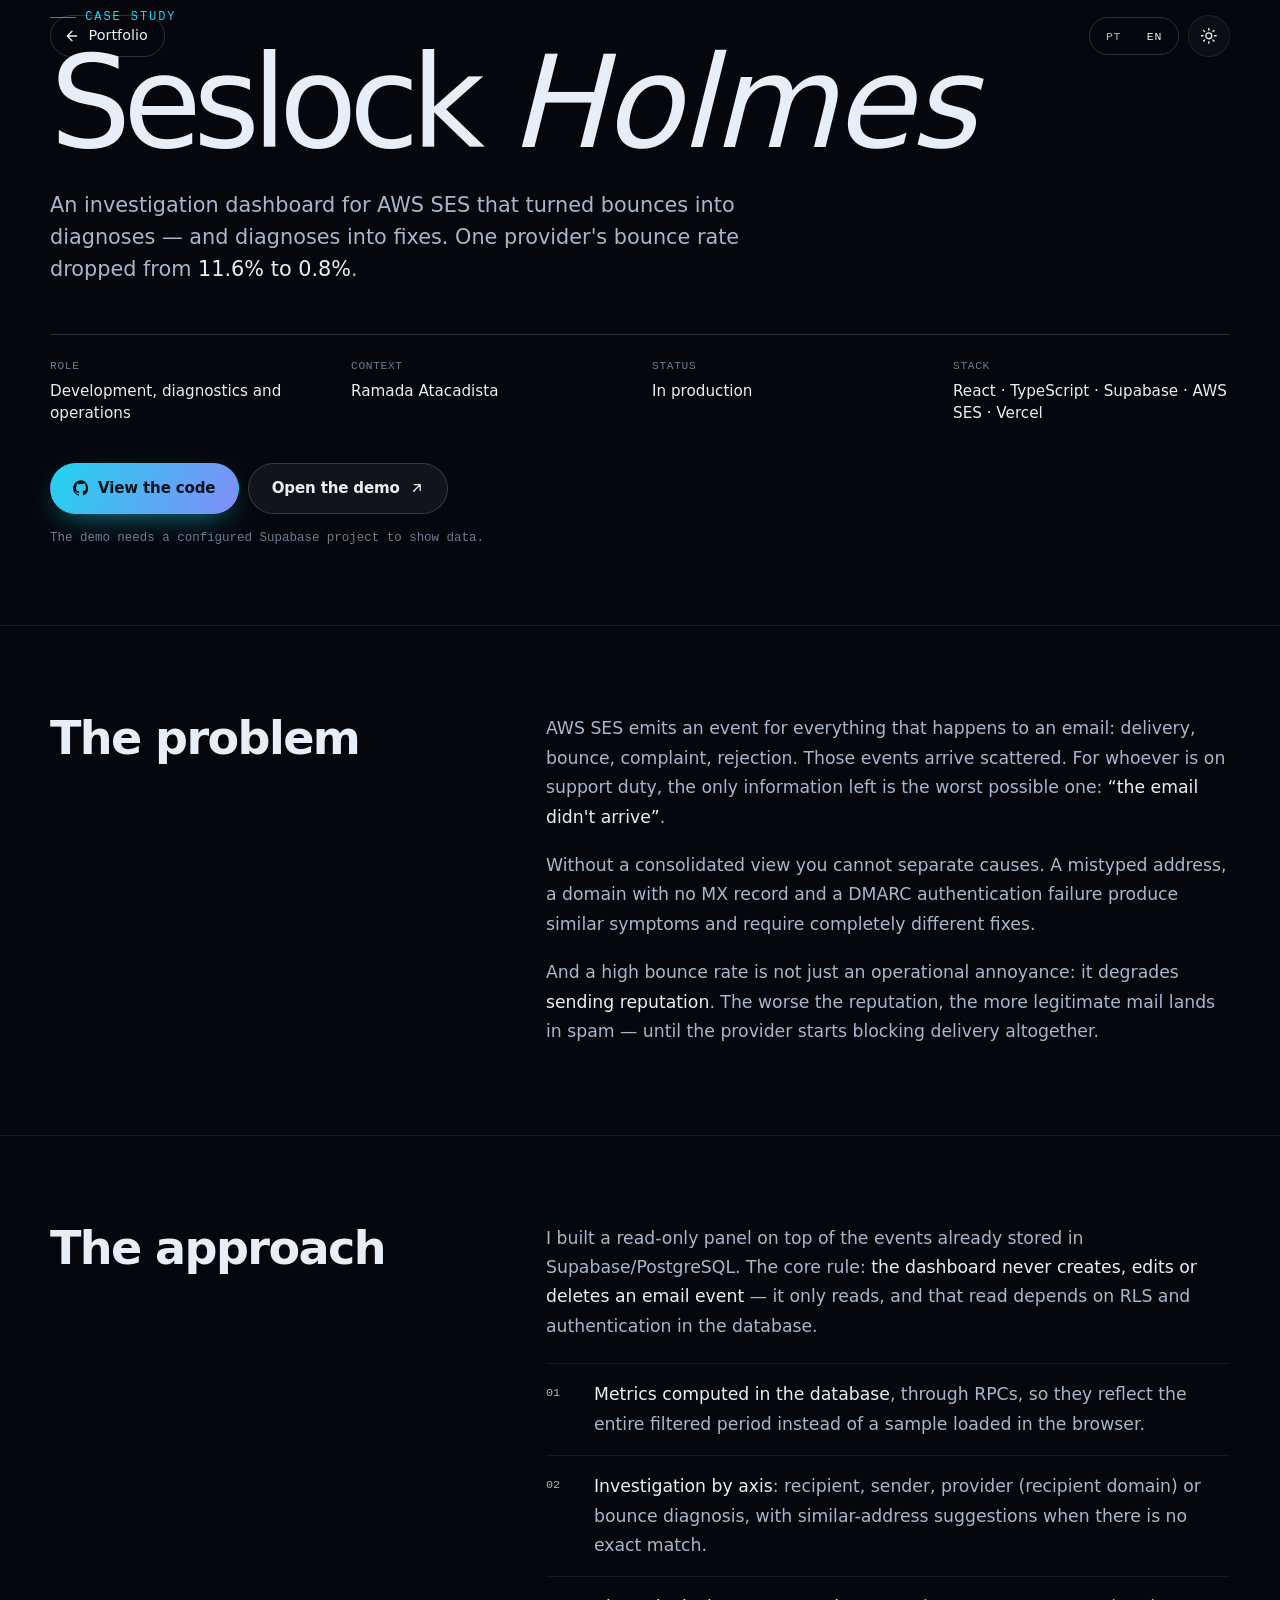
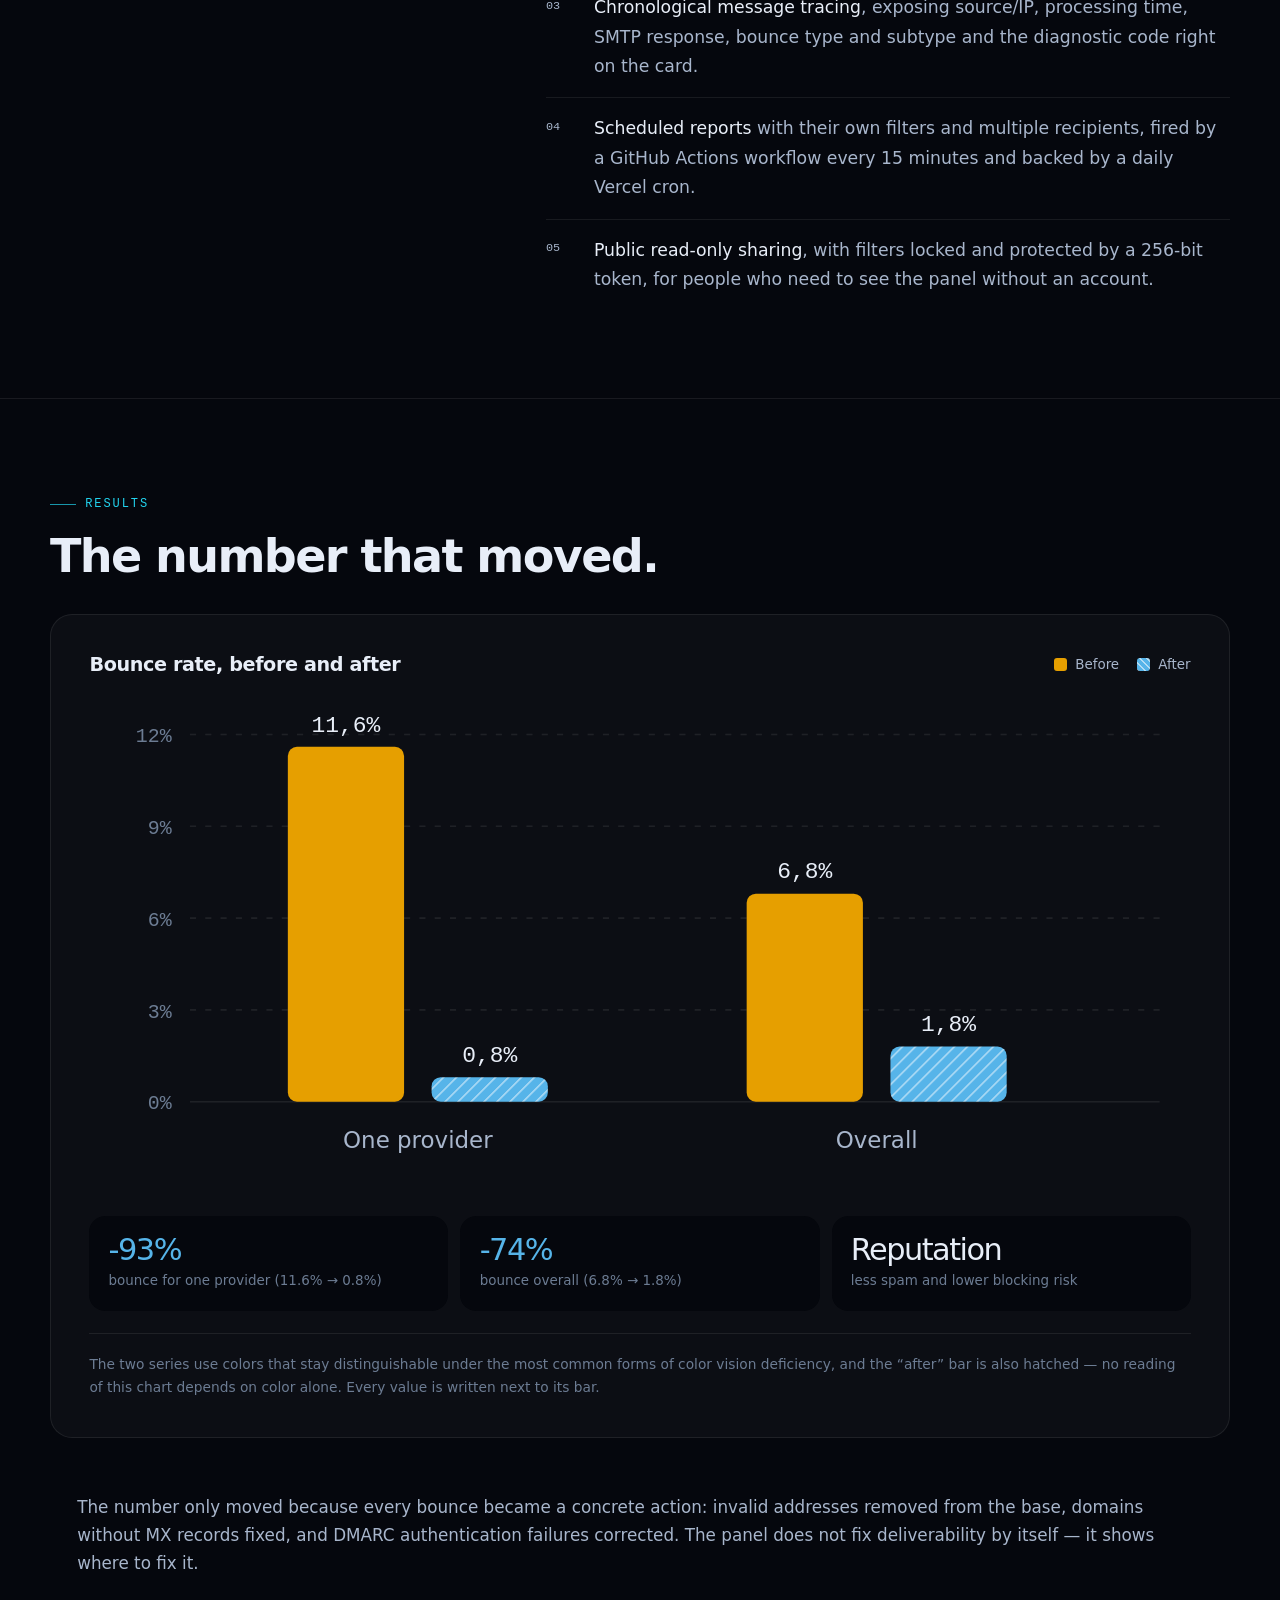
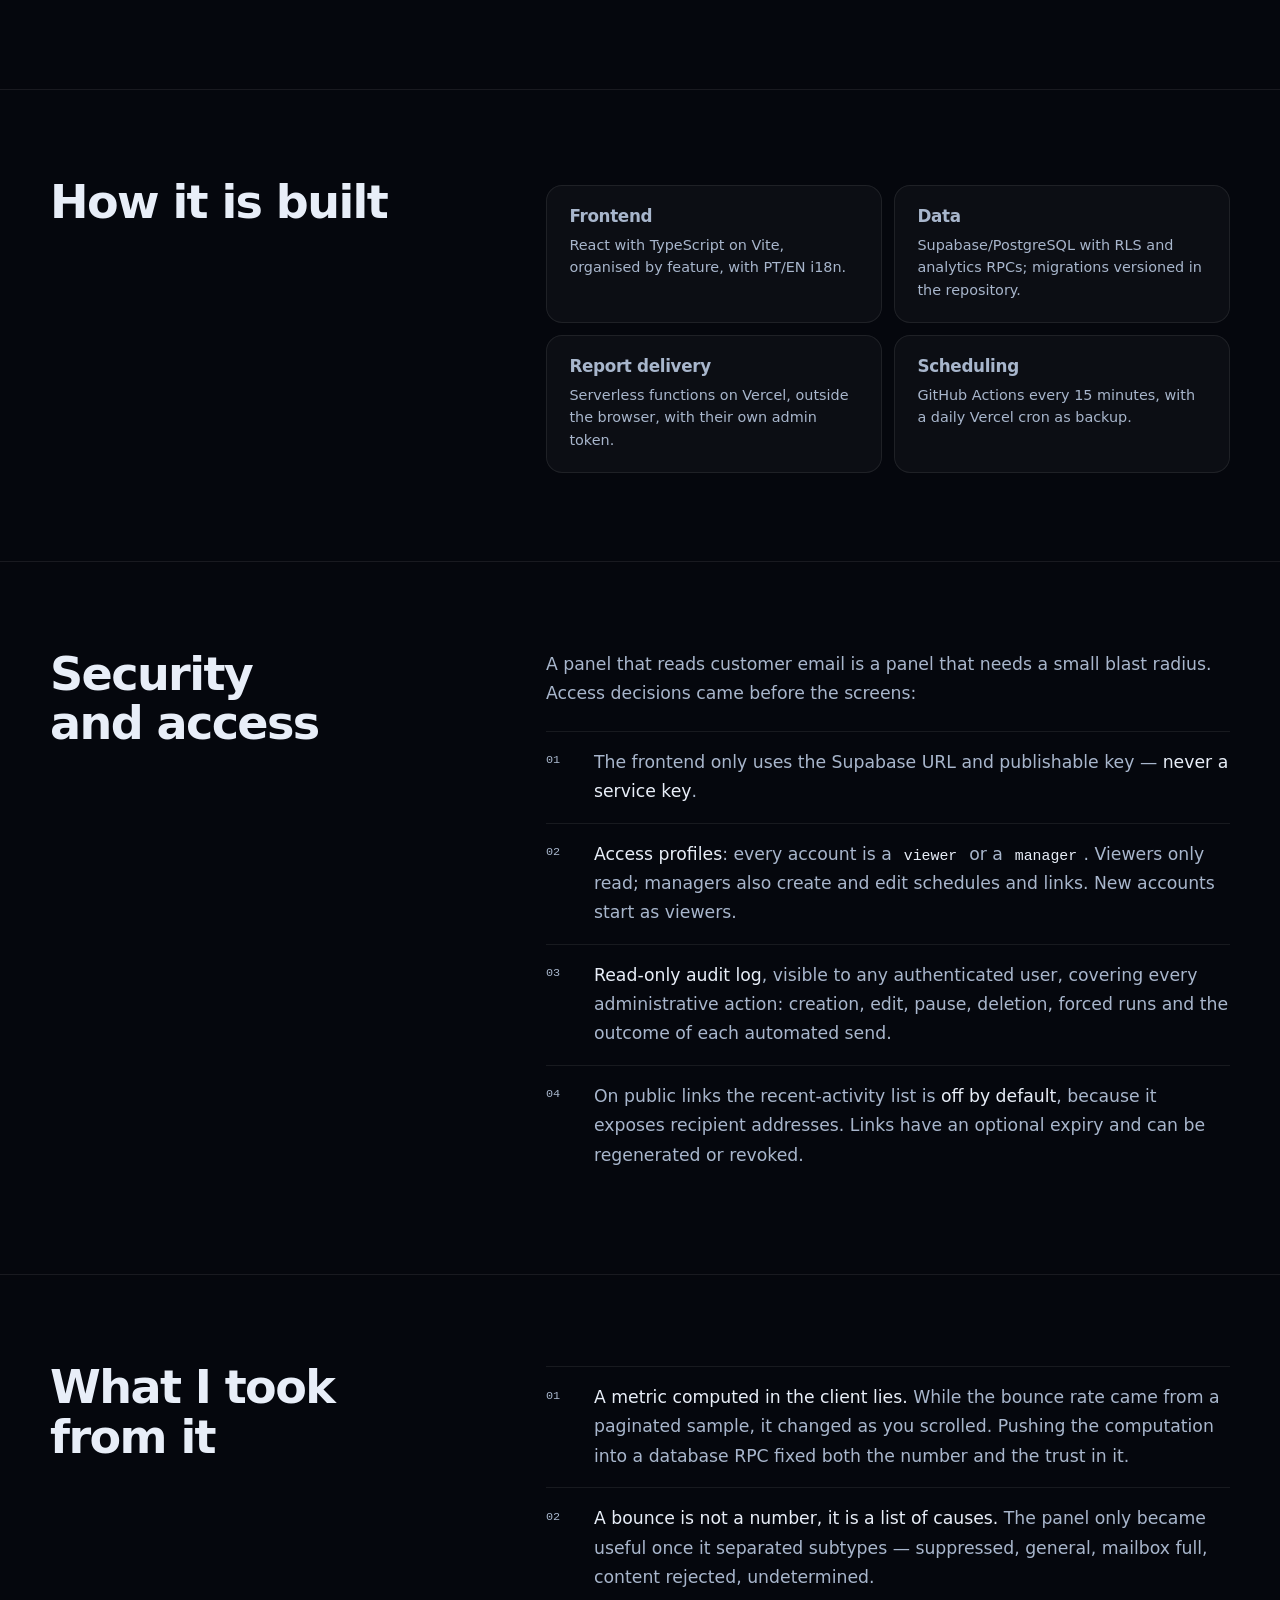
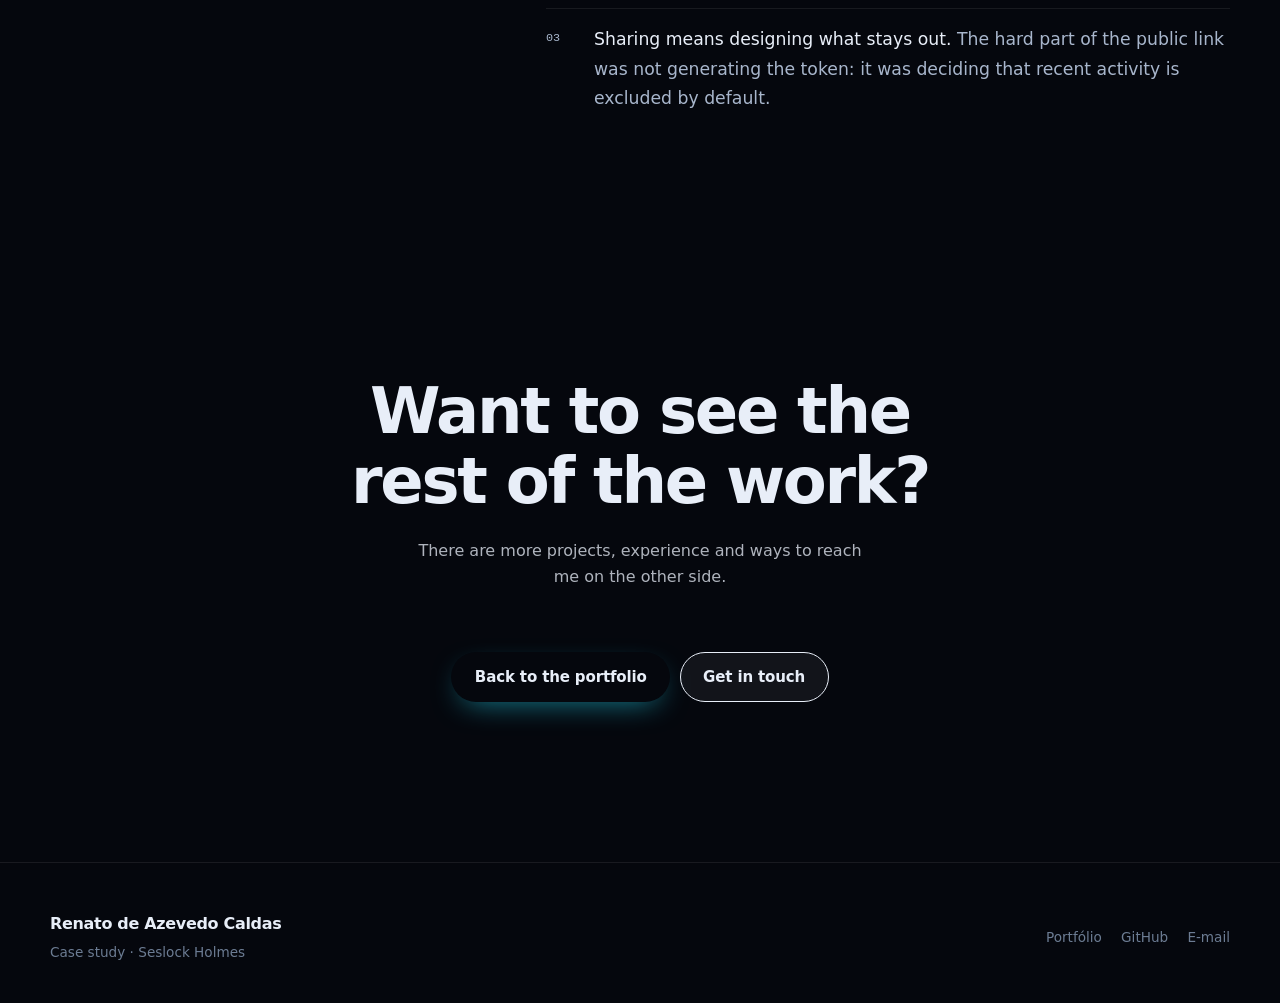
==== commit 525eab8a: "feat(case-study): alinha o estudo de caso do Seslock Holmes ao novo design Remove o fundo aurora, ad" ====
--- a/seslock-holmes/index.html
+++ b/seslock-holmes/index.html
@@ -8,7 +8,7 @@
       name="description"
       content="Estudo de caso do Seslock Holmes: dashboard de investigação de e-mails do AWS SES que reduziu a taxa de bounce de 11,6% para 0,8% em um provedor."
     />
-    <meta name="theme-color" content="#05070d" />
+    <meta name="theme-color" content="#0c0c0b" />
     <link rel="canonical" href="https://rencaldas.github.io/seslock-holmes/" />
 
     <meta property="og:type" content="article" />
@@ -27,8 +27,7 @@
         root.classList.add("js");
         try {
           const savedTheme = localStorage.getItem("rencaldas-theme");
-          root.dataset.theme =
-            savedTheme || (window.matchMedia("(prefers-color-scheme: light)").matches ? "light" : "dark");
+          root.dataset.theme = savedTheme || "dark"; // escuro é o padrão; o botão salva a escolha
           const savedLocale = localStorage.getItem("rencaldas-locale");
           const browserLocale = (navigator.language || "pt").toLowerCase().startsWith("pt") ? "pt" : "en";
           root.dataset.locale = savedLocale === "en" || savedLocale === "pt" ? savedLocale : browserLocale;
@@ -44,7 +43,7 @@
     <link rel="preconnect" href="https://fonts.googleapis.com" />
     <link rel="preconnect" href="https://fonts.gstatic.com" crossorigin />
     <link
-      href="https://fonts.googleapis.com/css2?family=Inter:wght@400;500;600;700&family=JetBrains+Mono:wght@400;500&display=swap"
+      href="https://fonts.googleapis.com/css2?family=Geist:wght@300..700&family=Geist+Mono:wght@400;500&family=Instrument+Serif:ital@0;1&display=swap"
       rel="stylesheet"
     />
     <link rel="stylesheet" href="../assets/css/styles.css" />
@@ -54,16 +53,6 @@
   <body>
     <a class="skip-link" href="#main" data-lang="pt">Ir para o conteúdo</a>
     <a class="skip-link" href="#main" data-lang="en">Skip to content</a>
-
-    <div class="backdrop" aria-hidden="true">
-      <div class="backdrop-aurora">
-        <span class="blob blob-a"></span>
-        <span class="blob blob-b"></span>
-        <span class="blob blob-c"></span>
-      </div>
-      <div class="backdrop-grid"></div>
-      <div class="backdrop-noise"></div>
-    </div>
 
     <svg width="0" height="0" style="position: absolute" aria-hidden="true" focusable="false">
       <defs>
@@ -86,7 +75,7 @@
       </defs>
     </svg>
 
-    <header class="header is-stuck" data-header>
+    <header class="header" data-header>
       <div class="header-inner">
         <a class="back-link" href="../">
           <svg aria-hidden="true"><use href="#i-arrow-left" /></svg>
@@ -117,7 +106,7 @@
             <span data-lang="en">Case study</span>
           </p>
 
-          <h1 class="case-title gradient-flow" data-reveal style="--delay: 60ms">Seslock Holmes</h1>
+          <h1 class="case-title" data-split>Seslock <em>Holmes</em></h1>
 
           <p class="case-sub" data-reveal style="--delay: 120ms">
             <span data-lang="pt">
@@ -354,7 +343,7 @@
                 <line x1="66" y1="20" x2="700" y2="20" stroke-dasharray="4 6" />
               </g>
 
-              <g class="c-axis" fill="var(--text-dim)" font-family="JetBrains Mono, monospace" font-size="13" text-anchor="end">
+              <g class="c-axis" fill="var(--text-dim)" font-family="Geist Mono, monospace" font-size="13" text-anchor="end">
                 <text x="54" y="265">0%</text>
                 <text x="54" y="205">3%</text>
                 <text x="54" y="145">6%</text>
@@ -369,14 +358,14 @@
                 <rect x="524" y="224" width="76" height="36" rx="6" fill="url(#after-hatch)" />
               </g>
 
-              <g class="c-value" fill="var(--text)" font-family="JetBrains Mono, monospace" font-size="15" font-weight="500" text-anchor="middle">
+              <g class="c-value" fill="var(--text)" font-family="Geist Mono, monospace" font-size="15" font-weight="500" text-anchor="middle">
                 <text x="168" y="18">11,6%</text>
                 <text x="262" y="234">0,8%</text>
                 <text x="468" y="114">6,8%</text>
                 <text x="562" y="214">1,8%</text>
               </g>
 
-              <g class="c-cat" fill="var(--text-soft)" font-family="Inter, sans-serif" font-size="15" text-anchor="middle">
+              <g class="c-cat" fill="var(--text-soft)" font-family="Geist, sans-serif" font-size="15" text-anchor="middle">
                 <text x="215" y="290" data-lang="pt">Um provedor</text>
                 <text x="215" y="290" data-lang="en">One provider</text>
                 <text x="515" y="290" data-lang="pt">Cenário geral</text>
--- a/assets/css/case-study.css
+++ b/assets/css/case-study.css
@@ -1,5 +1,5 @@
-/* Bilingual switch: only the active locale's copy stays in the DOM flow, which
-   also keeps the hidden language out of the accessibility tree. */
+/* Troca bilíngue: só o idioma ativo fica no fluxo do DOM, o que também tira o
+   idioma oculto da árvore de acessibilidade. */
 :root[data-locale="pt"] [data-lang="en"],
 :root[data-locale="en"] [data-lang="pt"] {
   display: none;
@@ -8,96 +8,111 @@
 .lang-switch {
   display: inline-flex;
   padding: 3px;
-  border: 1px solid var(--border);
+  border: 1px solid var(--border-strong);
   border-radius: 999px;
-  background: var(--surface);
 }
 
 .lang-switch button {
-  padding: 0.35rem 0.75rem;
+  padding: 0.35rem 0.8rem;
   border: 0;
   border-radius: 999px;
   background: transparent;
-  color: var(--text-dim);
+  color: var(--text-soft);
   font-family: var(--font-mono);
   font-size: 0.72rem;
   font-weight: 500;
   letter-spacing: 0.06em;
-  cursor: pointer;
-  transition: background-color 240ms var(--ease), color 240ms var(--ease);
+  transition: background-color 300ms var(--ease), color 300ms var(--ease);
 }
 
 .lang-switch button[aria-pressed="true"] {
-  background: var(--grad);
-  color: var(--accent-ink);
+  background: var(--invert-bg);
+  color: var(--invert-text);
 }
 
 .back-link {
   display: inline-flex;
   align-items: center;
-  gap: 0.5rem;
-  color: var(--text-soft);
-  font-size: 0.88rem;
-  font-weight: 500;
-  transition: color 240ms var(--ease), gap 240ms var(--ease);
+  gap: 0.55rem;
+  padding: 0.5rem 1rem 0.5rem 0.8rem;
+  border: 1px solid var(--border-strong);
+  border-radius: 999px;
+  font-size: 0.9rem;
+  font-weight: 500;
+  transition: border-color 300ms var(--ease), gap 400ms var(--ease-out);
 }
 
 .back-link svg {
   width: 1rem;
   height: 1rem;
-  transition: transform 240ms var(--ease);
+  transition: transform 400ms var(--ease-out);
 }
 
 .back-link:hover {
-  color: var(--accent);
-  gap: 0.7rem;
+  gap: 0.8rem;
+  border-color: var(--text);
 }
 
 .back-link:hover svg {
-  transform: translateX(-2px);
+  transform: translateX(-3px);
 }
 
 /* ------------------------------------------------------------------ hero -- */
 
 .case-hero {
-  padding-top: clamp(7rem, 13vw, 9.5rem);
-  padding-bottom: clamp(2.5rem, 5vw, 4rem);
+  padding-top: calc(var(--header-h) + clamp(3.5rem, 9vw, 6rem));
+  padding-bottom: clamp(3rem, 6vw, 5rem);
 }
 
 .case-title {
-  max-width: 20ch;
-  font-size: clamp(2.5rem, 6vw, 4.4rem);
-  letter-spacing: -0.045em;
-  line-height: 1;
+  max-width: 12ch;
+  font-size: clamp(3.2rem, 10vw, 9rem);
+  font-weight: 500;
+  letter-spacing: -0.065em;
+  line-height: 0.9;
+}
+
+.case-title em {
+  font-family: var(--font-serif);
+  font-style: italic;
+  font-weight: 400;
+  letter-spacing: -0.02em;
+  color: var(--accent-text);
 }
 
 .case-sub {
-  max-width: 48rem;
-  margin-top: 1.4rem;
+  max-width: 44rem;
+  margin-top: 1.8rem;
   color: var(--text-soft);
-  font-size: clamp(1.02rem, 1.6vw, 1.2rem);
+  font-size: clamp(1.08rem, 1.7vw, 1.3rem);
+  line-height: 1.55;
+}
+
+.case-sub strong {
+  color: var(--text);
+  font-weight: 500;
 }
 
 .case-meta {
   display: grid;
   grid-template-columns: repeat(auto-fit, minmax(11rem, 1fr));
   gap: 1.5rem;
-  margin-top: 2.6rem;
-  padding-top: 1.8rem;
-  border-top: 1px solid var(--border);
+  margin-top: 3rem;
+  padding-top: 1.4rem;
+  border-top: 1px solid var(--border-strong);
 }
 
 .case-meta dt {
   margin-bottom: 0.3rem;
   color: var(--text-dim);
   font-family: var(--font-mono);
-  font-size: 0.68rem;
-  letter-spacing: 0.12em;
+  font-size: 0.7rem;
+  letter-spacing: 0.06em;
   text-transform: uppercase;
 }
 
 .case-meta dd {
-  font-size: 0.92rem;
+  font-size: 0.95rem;
   font-weight: 500;
   line-height: 1.45;
 }
@@ -105,106 +120,135 @@
 .case-actions {
   display: flex;
   flex-wrap: wrap;
-  gap: 0.7rem;
-  margin-top: 2.2rem;
+  gap: 0.6rem;
+  margin-top: 2.4rem;
+}
+
+.case-hero .mono {
+  color: var(--text-dim);
+  text-transform: none;
+  letter-spacing: 0;
 }
 
 /* --------------------------------------------------------------- content -- */
 
 .case-section {
-  padding-block: clamp(3rem, 6vw, 4.5rem);
+  padding-block: clamp(3.5rem, 7vw, 5.5rem);
+  border-top: 1px solid var(--border);
 }
 
 .case-layout {
   display: grid;
-  grid-template-columns: minmax(0, 0.35fr) minmax(0, 0.65fr);
-  gap: clamp(2rem, 5vw, 4rem);
+  grid-template-columns: minmax(0, 0.38fr) minmax(0, 0.62fr);
+  gap: clamp(2rem, 6vw, 5rem);
   align-items: start;
 }
 
 .case-layout > h2 {
   position: sticky;
-  top: 6.5rem;
-  font-size: clamp(1.6rem, 3vw, 2.2rem);
+  top: 7rem;
+  font-size: clamp(1.9rem, 3.6vw, 3rem);
+}
+
+.case-section h2 {
+  font-size: clamp(1.9rem, 3.6vw, 3rem);
 }
 
 .case-body {
   display: grid;
-  gap: 1.15rem;
+  gap: 1.2rem;
   color: var(--text-soft);
-  font-size: 1.04rem;
+  font-size: 1.08rem;
+  line-height: 1.7;
 }
 
 .case-body > [data-lang] {
   display: grid;
-  gap: 1.15rem;
+  gap: 1.2rem;
 }
 
 .case-body strong {
   color: var(--text);
-  font-weight: 600;
+  font-weight: 500;
+}
+
+.case-body code {
+  padding: 0.1rem 0.4rem;
+  border-radius: var(--r-xs);
+  background: var(--bg-2);
+  color: var(--text);
+  font-family: var(--font-mono);
+  font-size: 0.86em;
 }
 
 .case-body ul {
   display: grid;
-  gap: 0.7rem;
+  gap: 0;
   margin: 0.2rem 0 0;
   padding: 0;
   list-style: none;
+  counter-reset: item;
 }
 
 .case-body li {
   position: relative;
-  padding-left: 1.6rem;
+  padding: 1rem 0 1rem 3rem;
+  border-top: 1px solid var(--border);
+  counter-increment: item;
 }
 
 .case-body li::before {
   position: absolute;
-  top: 0.62em;
-  left: 0.2rem;
-  width: 6px;
-  height: 6px;
-  border-radius: 50%;
-  background: var(--accent);
-  content: "";
+  top: 1.15rem;
+  left: 0;
+  color: var(--accent-text);
+  font-family: var(--font-mono);
+  font-size: 0.74rem;
+  content: counter(item, decimal-leading-zero);
 }
 
 .callout {
-  padding: 1.3rem 1.5rem;
-  border-left: 2px solid var(--accent);
-  border-radius: var(--r-sm);
-  background: var(--grad-soft);
-  color: var(--text);
-  font-size: 0.98rem;
+  padding: 1.5rem 1.7rem;
+  border-radius: var(--r-md);
+  background: var(--invert-bg);
+  color: var(--invert-text);
+  font-size: 1.05rem;
+  line-height: 1.65;
 }
 
 .spec-grid {
   display: grid;
   grid-template-columns: repeat(auto-fit, minmax(14rem, 1fr));
-  gap: 0.8rem;
+  gap: 0.75rem;
   margin-top: 0.4rem;
 }
 
 .spec {
-  padding: 1.1rem 1.2rem;
+  padding: 1.3rem 1.4rem;
   border-radius: var(--r-md);
+  transition: border-color 300ms var(--ease), transform 600ms var(--ease-out);
+}
+
+.spec:hover {
+  border-color: var(--border-strong);
+  transform: translateY(-3px);
 }
 
 .spec h3 {
-  margin-bottom: 0.3rem;
-  font-size: 0.95rem;
+  margin-bottom: 0.35rem;
+  font-size: 1.05rem;
 }
 
 .spec p {
-  color: var(--text-dim);
-  font-size: 0.85rem;
-  line-height: 1.5;
+  color: var(--text-soft);
+  font-size: 0.9rem;
+  line-height: 1.55;
 }
 
 /* ----------------------------------------------------------------- chart -- */
 
 .chart-card {
-  padding: clamp(1.4rem, 3vw, 2.2rem);
+  padding: clamp(1.4rem, 3vw, 2.4rem);
 }
 
 .chart-head {
@@ -217,7 +261,7 @@
 }
 
 .chart-head h3 {
-  font-size: 1.15rem;
+  font-size: 1.2rem;
 }
 
 .chart-legend {
@@ -231,7 +275,7 @@
   align-items: center;
   gap: 0.5rem;
   color: var(--text-soft);
-  font-size: 0.82rem;
+  font-size: 0.84rem;
 }
 
 .legend-swatch {
@@ -241,29 +285,25 @@
   border-radius: 3px;
 }
 
-/* Okabe-Ito pairing: orange vs. sky blue stays distinguishable under every
-   common form of color vision deficiency, and each bar is labelled anyway. */
+/* Par Okabe-Ito: laranja e azul seguem distinguíveis em todas as formas comuns
+   de daltonismo, e cada barra é rotulada de qualquer forma. */
 .legend-before {
   background: var(--c-before);
 }
 
 .legend-after {
   background: var(--c-after);
-  background-image: repeating-linear-gradient(
-    45deg,
-    rgba(255, 255, 255, 0.55) 0 2px,
-    transparent 2px 5px
-  );
+  background-image: repeating-linear-gradient(45deg, rgba(255, 255, 255, 0.55) 0 2px, transparent 2px 5px);
 }
 
 :root {
+  --c-before: #b45309;
+  --c-after: #0072b2;
+}
+
+:root[data-theme="dark"] {
   --c-before: #e69f00;
   --c-after: #56b4e9;
-}
-
-:root[data-theme="light"] {
-  --c-before: #b45309;
-  --c-after: #0072b2;
 }
 
 .chart-svg {
@@ -272,8 +312,32 @@
   overflow: visible;
 }
 
-/* The chart scales with its viewBox, so at phone widths the baked-in SVG font
-   sizes render around 7px. Scale them back up to stay readable. */
+.chart-svg text {
+  font-family: var(--font-mono);
+}
+
+.chart-svg .c-cat text {
+  font-family: var(--font-sans);
+}
+
+/* As barras crescem a partir da base quando o gráfico entra na tela. */
+.js .chart-card .chart-svg rect {
+  transform: scaleY(0);
+  transform-box: fill-box;
+  transform-origin: bottom;
+  transition: transform 1200ms var(--ease-out);
+}
+
+.js .chart-card.is-visible .chart-svg rect {
+  transform: none;
+}
+
+.js .chart-card.is-visible .chart-svg rect:nth-child(2) { transition-delay: 120ms; }
+.js .chart-card.is-visible .chart-svg rect:nth-child(3) { transition-delay: 240ms; }
+.js .chart-card.is-visible .chart-svg rect:nth-child(4) { transition-delay: 360ms; }
+
+/* O gráfico escala pelo viewBox; no celular as fontes fixas do SVG ficariam
+   com uns 7px. Aqui elas voltam a um tamanho legível. */
 @media (max-width: 680px) {
   .chart-svg .c-value {
     font-size: 26px;
@@ -293,35 +357,34 @@
   padding-top: 1.2rem;
   border-top: 1px solid var(--border);
   color: var(--text-dim);
-  font-size: 0.84rem;
+  font-size: 0.86rem;
 }
 
 .delta-row {
   display: grid;
   grid-template-columns: repeat(auto-fit, minmax(12rem, 1fr));
-  gap: 0.8rem;
+  gap: 0.75rem;
   margin-top: 1.4rem;
 }
 
 .delta {
   padding: 1.1rem 1.2rem;
-  border: 1px solid var(--border);
   border-radius: var(--r-md);
-  background: var(--surface-2);
+  background: var(--bg);
 }
 
 .delta b {
   display: block;
-  font-size: 1.6rem;
-  font-weight: 600;
-  letter-spacing: -0.03em;
+  font-size: 1.9rem;
+  font-weight: 400;
+  letter-spacing: -0.05em;
   line-height: 1.1;
   font-variant-numeric: tabular-nums;
 }
 
 .delta span {
   color: var(--text-dim);
-  font-size: 0.82rem;
+  font-size: 0.84rem;
 }
 
 /* ------------------------------------------------------------------- cta -- */
@@ -330,18 +393,43 @@
   display: grid;
   gap: 1.4rem;
   justify-items: center;
-  padding: clamp(2.2rem, 5vw, 3.6rem);
+  padding: clamp(2.6rem, 6vw, 4.5rem);
+  border: 0;
+  background: var(--invert-bg);
+  color: var(--invert-text);
   text-align: center;
 }
 
 .case-cta h2 {
-  max-width: 22ch;
-  font-size: clamp(1.8rem, 3.6vw, 2.6rem);
+  max-width: 18ch;
+  font-size: clamp(2.2rem, 5vw, 4rem);
 }
 
 .case-cta p {
   max-width: 44ch;
-  color: var(--text-soft);
+  opacity: 0.75;
+}
+
+.case-cta .btn-primary {
+  background: var(--invert-text);
+  color: var(--invert-bg);
+}
+
+.case-cta .btn-primary:hover {
+  color: var(--on-accent);
+}
+
+.case-cta .btn-ghost {
+  border-color: color-mix(in srgb, var(--invert-text) 35%, transparent);
+  color: var(--invert-text);
+}
+
+.case-cta .btn-ghost:hover {
+  color: var(--on-accent);
+}
+
+.case-section:last-of-type {
+  border-top: 0;
 }
 
 @media (max-width: 860px) {
@@ -353,3 +441,9 @@
     position: static;
   }
 }
+
+@media (prefers-reduced-motion: reduce) {
+  .js .chart-card .chart-svg rect {
+    transform: none;
+  }
+}
